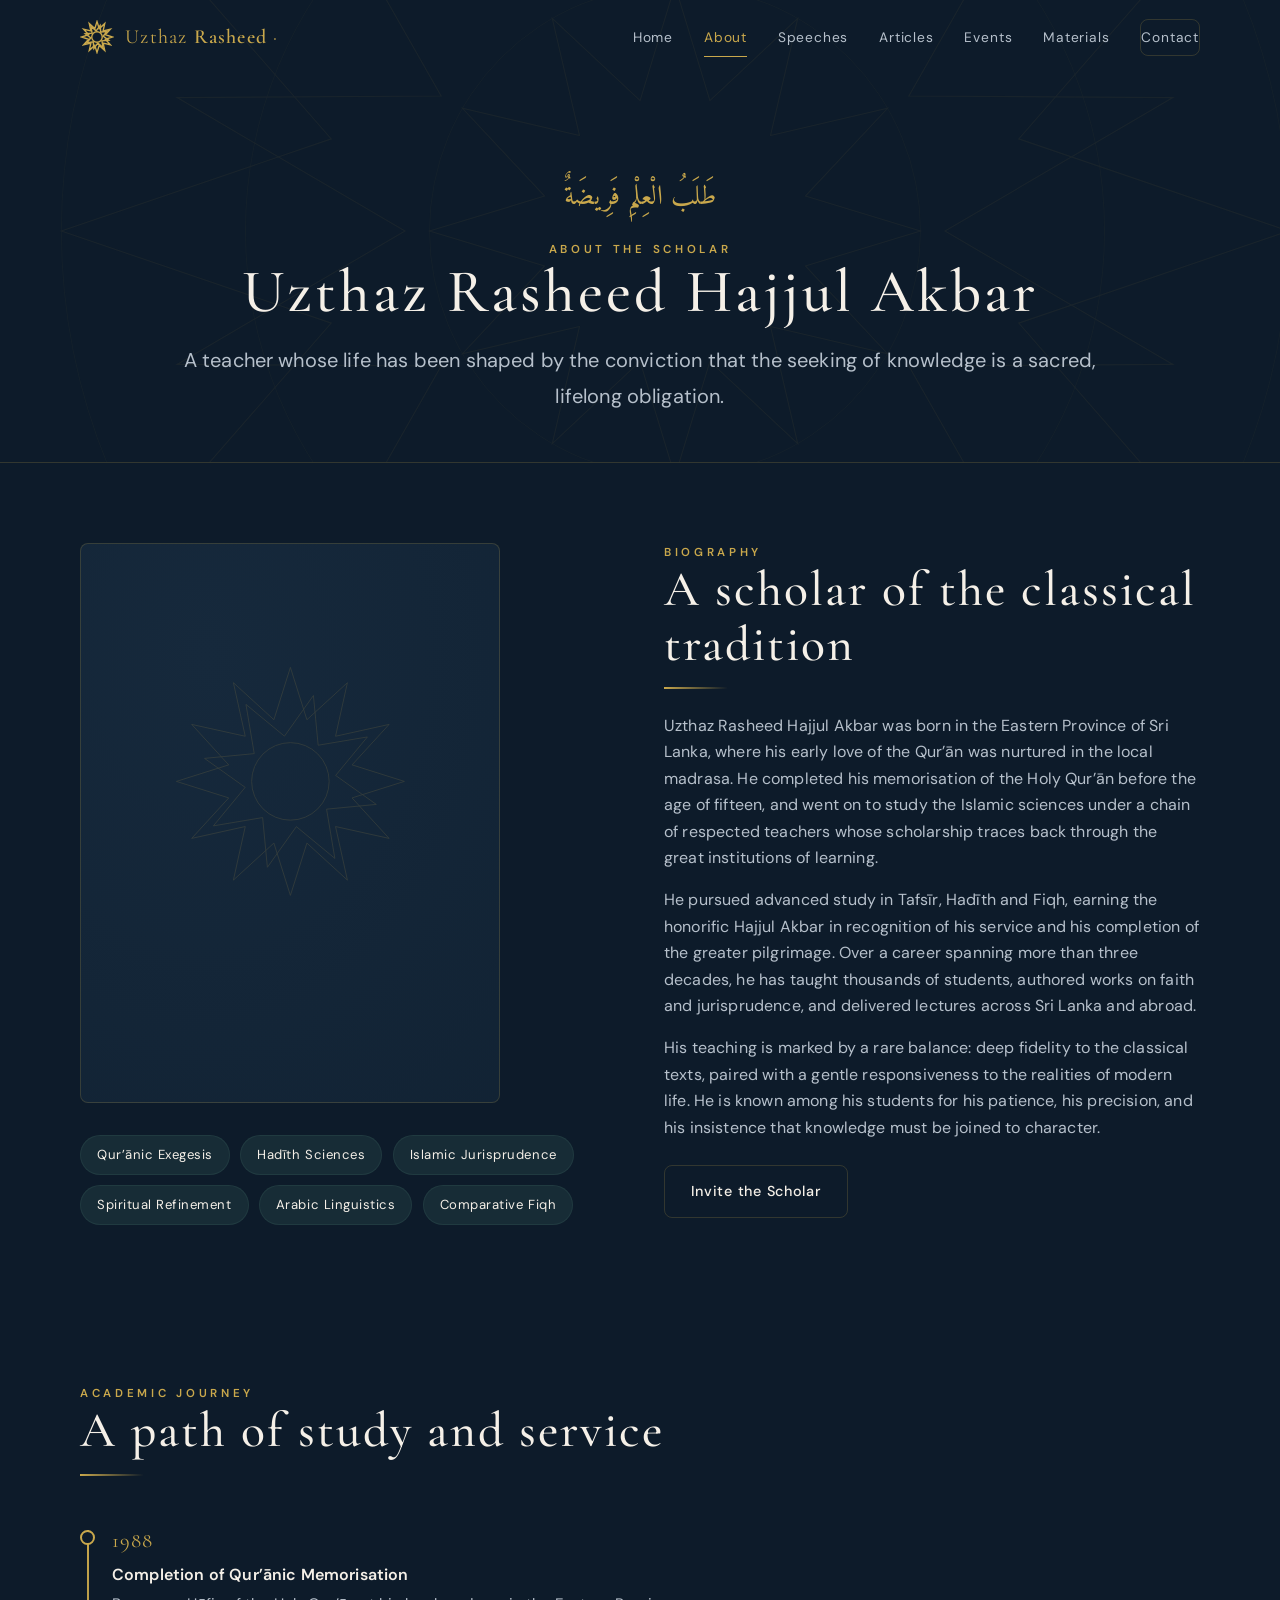
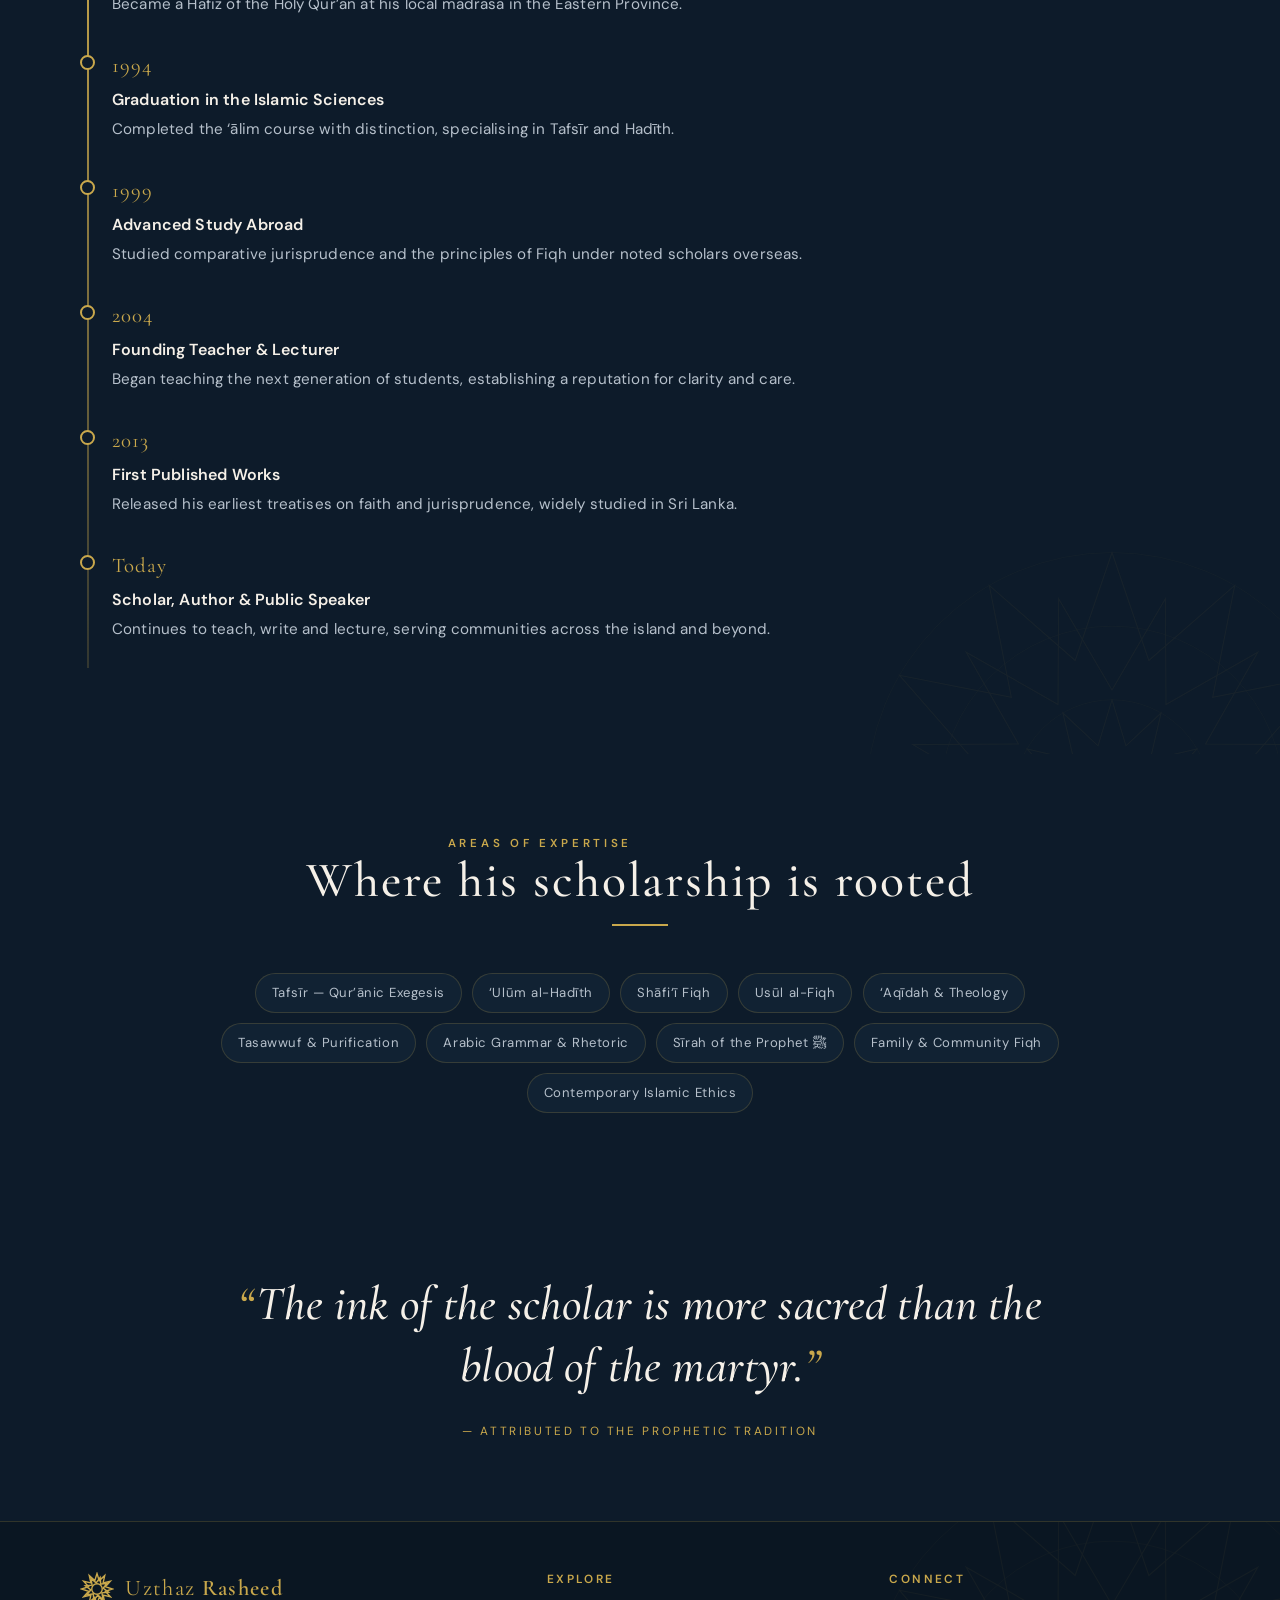
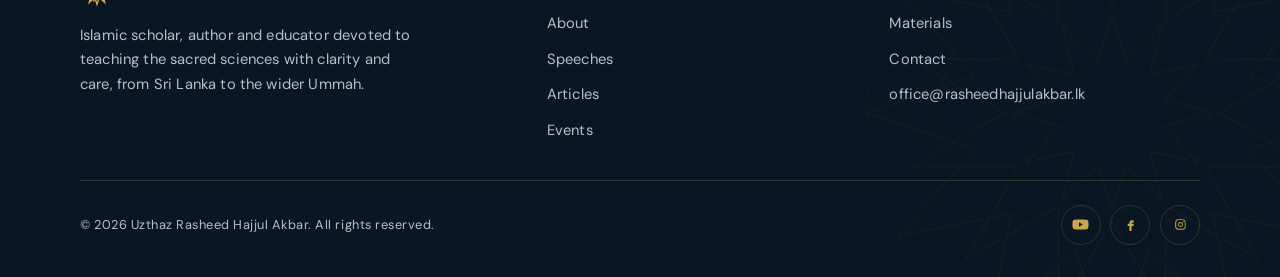
==== about.html @ 336956d9 "Uzthaz Rasheed website + Sveltia CMS Co-Authored-By: Claude Opus 4.8 <noreply@anthropic.com>" ====
<!DOCTYPE html>
<html lang="en">
<head>
  <meta charset="UTF-8">
  <meta name="viewport" content="width=device-width, initial-scale=1">
  <title>About — Uzthaz Rasheed Hajjul Akbar</title>
  <meta name="description" content="The biography, scholarly credentials and academic journey of Uzthaz Rasheed Hajjul Akbar, Islamic scholar and educator based in Sri Lanka.">
  <meta name="theme-color" content="#0D1B2A">
  <link rel="preconnect" href="https://fonts.googleapis.com">
  <link rel="preconnect" href="https://fonts.gstatic.com" crossorigin>
  <link href="https://fonts.googleapis.com/css2?family=Amiri:ital,wght@0,400;0,700;1,400&family=Cormorant+Garamond:ital,wght@0,400;0,500;0,600;1,400;1,500&family=DM+Sans:opsz,wght@9..40,400;9..40,500;9..40,600;9..40,700&display=swap" rel="stylesheet">
  <link rel="stylesheet" href="assets/css/styles.css">
</head>
<body>
  <a class="skip-link" href="#main">Skip to content</a>

  <header class="nav">
    <div class="nav__inner">
      <a class="brand" href="index.html" aria-label="Uzthaz Rasheed Hajjul Akbar — home">
        <span class="brand__mark" aria-hidden="true"></span>
        <span>Uzthaz <strong>Rasheed</strong> <span>·</span></span>
      </a>
      <nav class="nav__links" aria-label="Primary">
        <a href="index.html">Home</a>
        <a href="about.html" aria-current="page">About</a>
        <a href="speeches.html">Speeches</a>
        <a href="articles.html">Articles</a>
        <a href="events.html">Events</a>
        <a href="shop.html">Materials</a>
        <a class="nav__cta" href="contact.html">Contact</a>
      </nav>
      <button class="nav__toggle" aria-label="Open menu" aria-expanded="false"><span></span></button>
    </div>
  </header>

  <main id="main">
    <!-- PAGE HERO -->
    <section class="page-hero">
      <div class="geo-layer" aria-hidden="true"></div>
      <div class="container">
        <p class="arabic reveal" data-about="arabic">طَلَبُ الْعِلْمِ فَرِيضَةٌ</p>
        <p class="eyebrow reveal" data-delay="60">About the Scholar</p>
        <h1 class="reveal" data-delay="120">Uzthaz Rasheed Hajjul Akbar</h1>
        <p class="lead reveal" data-delay="180" data-about="intro">A teacher whose life has been shaped by the conviction that the seeking of knowledge is a sacred, lifelong obligation.</p>
      </div>
    </section>

    <!-- BIOGRAPHY -->
    <section class="section">
      <div class="container">
        <div class="grid grid-2" style="align-items:start;gap:var(--space-5)">
          <div class="reveal">
            <div class="thumb thumb--portrait" style="max-width:420px" id="about-portrait">
              <div class="thumb__motif js-mark"></div>
              <span class="sr-only">Portrait of Uzthaz Rasheed Hajjul Akbar</span>
            </div>
            <div class="chips mt-4" id="about-highlight-chips"></div>
          </div>
          <div class="reveal" data-delay="120">
            <p class="eyebrow">Biography</p>
            <h2 class="section-title" data-about="bioTitle">A scholar of the classical tradition</h2>
            <div class="rule"></div>
            <div class="mt-3" style="color:var(--muted)" id="about-bio"></div>
            <a class="btn btn--ghost mt-3" href="contact.html">Invite the Scholar</a>
          </div>
        </div>
      </div>
    </section>

    <!-- TIMELINE -->
    <section class="section">
      <div class="geo-layer geo-watermark" aria-hidden="true"></div>
      <div class="container">
        <div class="section-head reveal">
          <p class="eyebrow">Academic Journey</p>
          <h2 class="section-title">A path of study and service</h2>
          <div class="rule"></div>
        </div>
        <!-- Rendered from content/about.json -->
        <div class="timeline" style="max-width:760px" id="about-timeline"></div>
      </div>
    </section>

    <!-- EXPERTISE -->
    <section class="section">
      <div class="container">
        <div class="section-head center reveal">
          <p class="eyebrow">Areas of Expertise</p>
          <h2 class="section-title">Where his scholarship is rooted</h2>
          <div class="rule center"></div>
        </div>
        <div class="chips reveal" data-delay="100" id="about-expertise" style="justify-content:center;max-width:840px;margin-inline:auto"></div>
      </div>
    </section>

    <!-- QUOTE -->
    <section class="section quote-section">
      <div class="container">
        <figure class="pull-quote reveal">
          <blockquote>The ink of the scholar is more sacred than the blood of the martyr.</blockquote>
          <cite>— Attributed to the Prophetic tradition</cite>
        </figure>
      </div>
    </section>
  </main>

  <div data-partial="footer"></div>

  <script src="assets/js/main.js"></script>
  <script src="assets/js/content.js"></script>
</body>
</html>
---- assets/css/styles.css ----
/* =============================================================
   Uzthaz Rasheed Hajjul Akbar — Official Website
   Design system & global styles
   ============================================================= */

/* ----------------------------------------------------------------
   1. DESIGN TOKENS
   ---------------------------------------------------------------- */
:root {
  /* Color */
  --navy:        #0D1B2A; /* page background — aged leather */
  --surface:     #112233; /* cards / raised surfaces */
  --surface-2:   #16293c; /* hover / nested surface */
  --gold:        #C9A84C; /* restrained accent */
  --gold-soft:   rgba(201, 168, 76, 0.20); /* borders */
  --gold-glow:   rgba(201, 168, 76, 0.28);
  --soft-white:  #F5F0E8; /* body text */
  --muted:       #B6C0CB; /* secondary text (AA on navy) */
  --sage:        #4A7C6F; /* secondary accent */
  --sage-soft:   rgba(74, 124, 111, 0.18);

  /* Typography */
  --font-display: "Cormorant Garamond", Georgia, "Times New Roman", serif;
  --font-body:    "DM Sans", system-ui, -apple-system, Segoe UI, Roboto, sans-serif;
  --font-arabic:  "Amiri", "Times New Roman", serif;

  /* Spacing scale (8pt) */
  --space-1: 0.5rem;
  --space-2: 1rem;
  --space-3: 1.5rem;
  --space-4: 2rem;
  --space-5: 3rem;
  --space-6: 5rem;   /* 80px — section rhythm */
  --space-7: 7.5rem;

  /* Layout */
  --max-width: 1200px;
  --gutter: clamp(1.25rem, 5vw, 2.5rem);
  --radius: 8px;
  --radius-lg: 14px;

  /* Motion */
  --ease: cubic-bezier(0.22, 0.61, 0.36, 1);
  --reveal-duration: 500ms;

  /* Elevation */
  --shadow-card: 0 10px 30px rgba(0, 0, 0, 0.35);
  --shadow-lift: 0 18px 50px rgba(0, 0, 0, 0.5);

  --nav-height: 76px;
}

/* ----------------------------------------------------------------
   2. RESET & BASE
   ---------------------------------------------------------------- */
*,
*::before,
*::after { box-sizing: border-box; }

* { margin: 0; }

html {
  scroll-behavior: smooth;
  -webkit-text-size-adjust: 100%;
}

body {
  font-family: var(--font-body);
  background-color: var(--navy);
  color: var(--soft-white);
  line-height: 1.65;
  font-size: 1rem;
  letter-spacing: 0.01em;
  -webkit-font-smoothing: antialiased;
  text-rendering: optimizeLegibility;
  /* clip (not hidden) prevents horizontal scroll WITHOUT making <body> the scroll
     container — keeps window scroll, navbar-on-scroll and scroll-reveal working */
  overflow-x: clip;
  min-height: 100dvh;
}

img { max-width: 100%; display: block; height: auto; }

a { color: inherit; text-decoration: none; }

button { font: inherit; cursor: pointer; border: none; background: none; color: inherit; }

ul { list-style: none; padding: 0; }

:focus-visible {
  outline: 2px solid var(--gold);
  outline-offset: 3px;
  border-radius: 3px;
}

::selection {
  background: var(--gold);
  color: var(--navy);
}

/* ----------------------------------------------------------------
   3. TYPOGRAPHY
   ---------------------------------------------------------------- */
.display,
h1, h2, h3 {
  font-family: var(--font-display);
  font-weight: 500;
  line-height: 1.1;
  color: var(--soft-white);
  letter-spacing: 0.01em;
}

h1 { font-size: clamp(2.6rem, 7vw, 5rem); }
h2 { font-size: clamp(2rem, 4.5vw, 3.1rem); }
h3 { font-size: clamp(1.4rem, 2.6vw, 1.9rem); }

p { max-width: 70ch; }

.arabic {
  font-family: var(--font-arabic);
  direction: rtl;
  text-align: right;
  color: var(--gold);
  line-height: 1.9;
}

.eyebrow {
  font-family: var(--font-body);
  text-transform: uppercase;
  letter-spacing: 0.32em;
  font-size: 0.72rem;
  font-weight: 600;
  color: var(--gold);
}

.section-title {
  font-family: var(--font-display);
  letter-spacing: 0.04em;
}

.lead {
  font-size: clamp(1.05rem, 1.6vw, 1.25rem);
  color: var(--muted);
  line-height: 1.8;
}

/* gold rule used under section headers */
.rule {
  width: 64px;
  height: 2px;
  background: linear-gradient(90deg, var(--gold), transparent);
  margin-top: var(--space-2);
}
.rule.center { margin-inline: auto; background: var(--gold); width: 56px; }

/* ----------------------------------------------------------------
   4. LAYOUT
   ---------------------------------------------------------------- */
.container {
  width: 100%;
  max-width: var(--max-width);
  margin-inline: auto;
  padding-inline: var(--gutter);
}

.section {
  position: relative;
  padding-block: clamp(3.5rem, 9vw, 5rem);
}
.section--tight { padding-block: clamp(2.5rem, 6vw, 3.5rem); }

.section-head { margin-bottom: var(--space-5); max-width: 760px; }
.section-head.center { margin-inline: auto; text-align: center; }

.grid { display: grid; gap: var(--space-3); }
@media (min-width: 760px) {
  .grid-3 { grid-template-columns: repeat(3, 1fr); }
  .grid-2 { grid-template-columns: repeat(2, 1fr); }
}

/* ----------------------------------------------------------------
   5. GEOMETRIC STAR (signature element)
   ---------------------------------------------------------------- */
.geo-layer {
  position: absolute;
  inset: 0;
  overflow: hidden;
  pointer-events: none;
  z-index: 0;
}
.geo-layer svg {
  position: absolute;
  inset: 0;
  margin: auto;
  width: min(150vh, 150vw);
  height: min(150vh, 150vw);
  opacity: 0.06;
  transform-origin: center;
  animation: geo-rotate 90s linear infinite,
             geo-breathe 9s ease-in-out infinite;
}
.geo-layer svg .geo-inner { animation: geo-counter 120s linear infinite; transform-origin: center; }

/* watermark variant for section breaks — anchored to a corner */
.geo-watermark svg {
  width: min(60vh, 60vw);
  height: min(60vh, 60vw);
  inset: auto -8% -30% auto;
  margin: 0;
  opacity: 0.05;
}

@keyframes geo-rotate { to { transform: rotate(360deg); } }
@keyframes geo-counter { to { transform: rotate(-360deg); } }
@keyframes geo-breathe {
  0%, 100% { opacity: 0.05; }
  50%      { opacity: 0.08; }
}

.geo-stroke { fill: none; stroke: var(--gold); stroke-width: 1.1; vector-effect: non-scaling-stroke; }
.geo-stroke--thin { stroke-width: 0.6; }

/* keep content above the pattern */
.section > .container,
.hero__inner { position: relative; z-index: 1; }

/* ----------------------------------------------------------------
   6. NAVBAR
   ---------------------------------------------------------------- */
.nav {
  position: fixed;
  inset: 0 0 auto 0;
  height: var(--nav-height);
  z-index: 100;
  display: flex;
  align-items: center;
  transition: background-color 400ms var(--ease), border-color 400ms var(--ease), backdrop-filter 400ms var(--ease);
  border-bottom: 1px solid transparent;
}
.nav.is-scrolled {
  background-color: rgba(13, 27, 42, 0.86);
  backdrop-filter: blur(14px);
  -webkit-backdrop-filter: blur(14px);
  border-bottom-color: var(--gold-soft);
}
.nav__inner {
  width: 100%;
  max-width: var(--max-width);
  margin-inline: auto;
  padding-inline: var(--gutter);
  display: flex;
  align-items: center;
  justify-content: space-between;
  gap: var(--space-3);
}
.brand {
  display: flex;
  align-items: center;
  gap: 0.7rem;
  font-family: var(--font-display);
  font-size: 1.25rem;
  letter-spacing: 0.06em;
  color: var(--soft-white);
}
.brand__mark { width: 34px; height: 34px; flex: none; }
.brand__mark .geo-stroke { stroke-width: 1.4; }
.brand strong { font-weight: 600; }
.brand span { color: var(--gold); }

.nav__links {
  display: flex;
  align-items: center;
  gap: clamp(1rem, 2.4vw, 2rem);
}
.nav__links a {
  font-size: 0.86rem;
  letter-spacing: 0.06em;
  color: var(--muted);
  padding: 0.4rem 0;
  position: relative;
  transition: color 250ms var(--ease);
}
.nav__links a::after {
  content: "";
  position: absolute;
  left: 0; bottom: -2px;
  width: 100%; height: 1.5px;
  background: var(--gold);
  transform: scaleX(0);
  transform-origin: left;
  transition: transform 280ms var(--ease);
}
.nav__links a:hover,
.nav__links a[aria-current="page"] { color: var(--soft-white); }
.nav__links a:hover::after,
.nav__links a[aria-current="page"]::after { transform: scaleX(1); }
.nav__links a[aria-current="page"] { color: var(--gold); }

.nav__cta {
  border: 1px solid var(--gold-soft);
  color: var(--gold);
  padding: 0.55rem 1.1rem;
  border-radius: var(--radius);
  font-size: 0.82rem;
  letter-spacing: 0.06em;
  transition: background-color 250ms var(--ease), border-color 250ms var(--ease);
}
.nav__cta:hover { background: var(--gold-soft); border-color: var(--gold); }

.nav__toggle {
  display: none;
  width: 44px; height: 44px;
  align-items: center;
  justify-content: center;
}
.nav__toggle span,
.nav__toggle span::before,
.nav__toggle span::after {
  content: "";
  display: block;
  width: 24px; height: 1.6px;
  background: var(--soft-white);
  transition: transform 300ms var(--ease), opacity 200ms var(--ease);
}
.nav__toggle span::before { transform: translateY(-7px); }
.nav__toggle span::after  { transform: translateY(7px); }
.nav__toggle span::before,
.nav__toggle span::after { position: absolute; }
.nav__toggle[aria-expanded="true"] span { background: transparent; }
.nav__toggle[aria-expanded="true"] span::before { transform: rotate(45deg); }
.nav__toggle[aria-expanded="true"] span::after  { transform: rotate(-45deg); }

@media (max-width: 920px) {
  .nav__toggle { display: flex; }
  .nav__links {
    position: fixed;
    inset: var(--nav-height) 0 auto 0;
    flex-direction: column;
    align-items: flex-start;
    gap: 0;
    background: rgba(13, 27, 42, 0.97);
    backdrop-filter: blur(16px);
    -webkit-backdrop-filter: blur(16px);
    border-bottom: 1px solid var(--gold-soft);
    padding: var(--space-2) var(--gutter) var(--space-4);
    transform: translateY(-12px);
    opacity: 0;
    visibility: hidden;
    transition: opacity 280ms var(--ease), transform 280ms var(--ease), visibility 280ms;
  }
  .nav__links.is-open { opacity: 1; visibility: visible; transform: translateY(0); }
  .nav__links a { width: 100%; padding: 0.9rem 0; font-size: 1rem; border-bottom: 1px solid rgba(255,255,255,0.05); }
  .nav__links a::after { display: none; }
  .nav__cta { margin-top: var(--space-2); }
}

/* ----------------------------------------------------------------
   7. BUTTONS
   ---------------------------------------------------------------- */
.btn {
  display: inline-flex;
  align-items: center;
  gap: 0.6rem;
  font-family: var(--font-body);
  font-size: 0.9rem;
  font-weight: 500;
  letter-spacing: 0.05em;
  padding: 0.85rem 1.6rem;
  border-radius: var(--radius);
  transition: transform 250ms var(--ease), background-color 250ms var(--ease),
              border-color 250ms var(--ease), box-shadow 250ms var(--ease), color 250ms var(--ease);
  min-height: 44px;
}
.btn--primary {
  background: var(--gold);
  color: var(--navy);
  font-weight: 600;
}
.btn--primary:hover { box-shadow: 0 10px 30px var(--gold-glow); transform: translateY(-2px); }
.btn--ghost {
  border: 1px solid var(--gold-soft);
  color: var(--soft-white);
}
.btn--ghost:hover { border-color: var(--gold); color: var(--gold); transform: translateY(-2px); }
.btn--block { width: 100%; justify-content: center; }
.btn .icon { width: 18px; height: 18px; }

/* ----------------------------------------------------------------
   8. CARDS
   ---------------------------------------------------------------- */
.card {
  position: relative;
  background: var(--surface);
  border: 1px solid var(--gold-soft);
  border-radius: var(--radius);
  padding: var(--space-4);
  transition: transform 350ms var(--ease), box-shadow 350ms var(--ease), border-color 350ms var(--ease);
  height: 100%;
  display: flex;
  flex-direction: column;
}
.card:hover {
  transform: translateY(-6px);
  border-color: var(--gold);
  box-shadow: var(--shadow-lift), 0 0 0 1px var(--gold-glow);
}
.card__tag {
  font-size: 0.7rem;
  letter-spacing: 0.18em;
  text-transform: uppercase;
  color: var(--gold);
  margin-bottom: var(--space-2);
  font-weight: 600;
}
.card__title {
  font-family: var(--font-display);
  font-size: 1.5rem;
  line-height: 1.2;
  margin-bottom: 0.6rem;
}
.card__meta { font-size: 0.82rem; color: var(--muted); letter-spacing: 0.04em; }
.card__text { color: var(--muted); margin-top: 0.75rem; font-size: 0.95rem; }
.card__link {
  margin-top: auto;
  padding-top: var(--space-3);
  color: var(--gold);
  font-size: 0.85rem;
  letter-spacing: 0.06em;
  display: inline-flex;
  align-items: center;
  gap: 0.45rem;
}
.card__link .icon { transition: transform 250ms var(--ease); width: 16px; height: 16px; }
.card:hover .card__link .icon { transform: translateX(4px); }

/* media thumb (speeches / shop / articles) */
.thumb {
  position: relative;
  border-radius: var(--radius);
  overflow: hidden;
  aspect-ratio: 16 / 9;
  background:
    radial-gradient(120% 120% at 30% 20%, var(--surface-2), var(--surface)) ,
    var(--surface);
  border: 1px solid var(--gold-soft);
  display: grid;
  place-items: center;
}
.thumb--portrait { aspect-ratio: 3 / 4; }
.thumb img { width: 100%; height: 100%; object-fit: cover; }
.thumb__play {
  position: absolute;
  inset: 0;
  display: grid;
  place-items: center;
}
.thumb__play span {
  width: 64px; height: 64px;
  border-radius: 50%;
  display: grid; place-items: center;
  background: rgba(13,27,42,0.55);
  border: 1px solid var(--gold);
  backdrop-filter: blur(4px);
  transition: transform 300ms var(--ease), background-color 300ms var(--ease);
}
.thumb__play span svg { width: 22px; height: 22px; fill: var(--gold); margin-left: 3px; }
a.card:hover .thumb__play span,
.card:hover .thumb__play span { transform: scale(1.08); background: rgba(201,168,76,0.18); }

/* placeholder pattern used inside thumbs without imagery */
.thumb__motif { width: 60%; height: 60%; opacity: 0.18; }
.thumb__motif .geo-stroke { stroke-width: 0.8; }

/* ----------------------------------------------------------------
   9. CHIPS / TAGS / FILTERS
   ---------------------------------------------------------------- */
.chips { display: flex; flex-wrap: wrap; gap: 0.65rem; }
.chip {
  font-size: 0.82rem;
  letter-spacing: 0.04em;
  padding: 0.5rem 1rem;
  border-radius: 999px;
  border: 1px solid var(--gold-soft);
  color: var(--muted);
  background: var(--surface);
}
.chip--static { color: var(--soft-white); border-color: var(--sage-soft); background: var(--sage-soft); }

.filter { display: flex; flex-wrap: wrap; gap: 0.6rem; margin-bottom: var(--space-4); }
.filter button {
  font-size: 0.82rem;
  letter-spacing: 0.05em;
  padding: 0.55rem 1.1rem;
  border-radius: 999px;
  border: 1px solid var(--gold-soft);
  color: var(--muted);
  transition: color 220ms var(--ease), background-color 220ms var(--ease), border-color 220ms var(--ease);
  min-height: 40px;
}
.filter button:hover { color: var(--soft-white); border-color: var(--gold-soft); }
.filter button[aria-pressed="true"] {
  background: var(--gold);
  color: var(--navy);
  border-color: var(--gold);
  font-weight: 600;
}

/* ----------------------------------------------------------------
   10. HERO
   ---------------------------------------------------------------- */
.hero {
  position: relative;
  min-height: 100svh;
  display: flex;
  align-items: center;
  padding-top: var(--nav-height);
  overflow: hidden;
}
.hero::after { /* gentle vignette toward edges */
  content: "";
  position: absolute; inset: 0;
  background: radial-gradient(120% 90% at 50% 40%, transparent 55%, rgba(0,0,0,0.45));
  z-index: 0;
}
.hero__inner { text-align: center; width: 100%; padding-block: var(--space-6); }
.hero__arabic { font-size: clamp(1.6rem, 4vw, 2.6rem); text-align: center; direction: rtl; margin-bottom: var(--space-3); }
.hero h1 {
  letter-spacing: 0.06em;
  margin-bottom: var(--space-2);
}
.hero__name-line { display: block; }
.hero__name-line--accent { color: var(--gold); font-style: italic; }
.hero__title {
  font-family: var(--font-body);
  text-transform: uppercase;
  letter-spacing: 0.3em;
  font-size: clamp(0.72rem, 1.4vw, 0.95rem);
  color: var(--muted);
  margin-top: var(--space-2);
}
.hero__tagline {
  margin: var(--space-3) auto 0;
  font-family: var(--font-display);
  font-style: italic;
  font-size: clamp(1.1rem, 2vw, 1.4rem);
  color: var(--soft-white);
  max-width: 36ch;
}
.hero__actions { margin-top: var(--space-4); display: flex; gap: var(--space-2); justify-content: center; flex-wrap: wrap; }
.hero__scroll {
  position: absolute;
  bottom: var(--space-3);
  left: 50%;
  transform: translateX(-50%);
  z-index: 1;
  color: var(--muted);
  font-size: 0.68rem;
  letter-spacing: 0.25em;
  text-transform: uppercase;
  display: flex;
  flex-direction: column;
  align-items: center;
  gap: 0.6rem;
}
.hero__scroll .line { width: 1px; height: 38px; background: linear-gradient(var(--gold), transparent); animation: scroll-pulse 2.4s ease-in-out infinite; }
@keyframes scroll-pulse { 0%,100%{ opacity:0.3; transform: scaleY(0.7);} 50%{ opacity:1; transform: scaleY(1);} }

/* page hero (interior pages) */
.page-hero {
  position: relative;
  padding-top: calc(var(--nav-height) + var(--space-6));
  padding-bottom: var(--space-5);
  overflow: hidden;
  text-align: center;
  border-bottom: 1px solid var(--gold-soft);
}
.page-hero .arabic { text-align: center; direction: rtl; font-size: clamp(1.2rem,2.6vw,1.7rem); margin-bottom: var(--space-2); }
.page-hero h1 { font-size: clamp(2.4rem, 5.5vw, 3.8rem); letter-spacing: 0.05em; }
.page-hero p { margin: var(--space-2) auto 0; }

/* ----------------------------------------------------------------
   11. PULL QUOTE
   ---------------------------------------------------------------- */
.quote-section { position: relative; overflow: hidden; }
.pull-quote {
  text-align: center;
  max-width: 880px;
  margin-inline: auto;
  position: relative;
  z-index: 1;
}
.pull-quote blockquote {
  font-family: var(--font-display);
  font-style: italic;
  font-weight: 500;
  font-size: clamp(1.7rem, 4.4vw, 3rem);
  line-height: 1.3;
  color: var(--soft-white);
}
.pull-quote blockquote::before { content: "\201C"; color: var(--gold); }
.pull-quote blockquote::after  { content: "\201D"; color: var(--gold); }
.pull-quote cite {
  display: block;
  margin-top: var(--space-3);
  font-family: var(--font-body);
  font-style: normal;
  letter-spacing: 0.22em;
  text-transform: uppercase;
  font-size: 0.74rem;
  color: var(--gold);
}

/* ----------------------------------------------------------------
   12. EVENTS
   ---------------------------------------------------------------- */
.event {
  display: grid;
  grid-template-columns: 110px 1fr auto;
  gap: var(--space-3);
  align-items: center;
  padding: var(--space-3);
  background: var(--surface);
  border: 1px solid var(--gold-soft);
  border-radius: var(--radius);
  transition: border-color 300ms var(--ease), transform 300ms var(--ease), box-shadow 300ms var(--ease);
}
.event:hover { border-color: var(--gold); transform: translateY(-4px); box-shadow: var(--shadow-card); }
.event__date {
  text-align: center;
  border-right: 1px solid var(--gold-soft);
  padding-right: var(--space-3);
}
.event__day { font-family: var(--font-display); font-size: 2.4rem; line-height: 1; color: var(--gold); }
.event__mon { text-transform: uppercase; letter-spacing: 0.2em; font-size: 0.72rem; color: var(--muted); margin-top: 0.3rem; }
.event__title { font-family: var(--font-display); font-size: 1.4rem; }
.event__meta { color: var(--muted); font-size: 0.85rem; margin-top: 0.35rem; display: flex; gap: 1.2rem; flex-wrap: wrap; }
.event__meta span { display: inline-flex; align-items: center; gap: 0.4rem; }
.event__meta .icon { width: 15px; height: 15px; stroke: var(--gold); }
@media (max-width: 640px) {
  .event { grid-template-columns: 84px 1fr; }
  .event .btn { grid-column: 1 / -1; justify-content: center; }
}

/* accordion (past events / FAQ) */
.accordion { border-top: 1px solid var(--gold-soft); }
.accordion__item { border-bottom: 1px solid var(--gold-soft); }
.accordion__trigger {
  width: 100%;
  display: flex;
  align-items: center;
  justify-content: space-between;
  gap: var(--space-2);
  padding: var(--space-3) 0;
  text-align: left;
  font-family: var(--font-display);
  font-size: 1.25rem;
  color: var(--soft-white);
  transition: color 220ms var(--ease);
}
.accordion__trigger:hover { color: var(--gold); }
.accordion__trigger .plus { position: relative; width: 18px; height: 18px; flex: none; }
.accordion__trigger .plus::before,
.accordion__trigger .plus::after {
  content: ""; position: absolute; background: var(--gold); transition: transform 300ms var(--ease), opacity 300ms var(--ease);
}
.accordion__trigger .plus::before { top: 50%; left: 0; width: 100%; height: 1.6px; transform: translateY(-50%); }
.accordion__trigger .plus::after  { left: 50%; top: 0; height: 100%; width: 1.6px; transform: translateX(-50%); }
.accordion__trigger[aria-expanded="true"] .plus::after { transform: translateX(-50%) scaleY(0); opacity: 0; }
.accordion__panel {
  overflow: hidden;
  max-height: 0;
  transition: max-height 420ms var(--ease);
}
.accordion__item.is-open .accordion__panel { max-height: 520px; }
.accordion__panel-inner { padding: 0 0 var(--space-3); color: var(--muted); }
.accordion__meta { color: var(--gold); font-size: 0.8rem; letter-spacing: 0.06em; margin-bottom: 0.4rem; }

/* ----------------------------------------------------------------
   13. TIMELINE (about)
   ---------------------------------------------------------------- */
.timeline { position: relative; margin-top: var(--space-4); }
.timeline::before {
  content: "";
  position: absolute;
  left: 7px; top: 6px; bottom: 6px;
  width: 1.5px;
  background: linear-gradient(var(--gold), var(--gold-soft));
}
.timeline__item { position: relative; padding: 0 0 var(--space-4) var(--space-4); }
.timeline__item::before {
  content: "";
  position: absolute;
  left: 0; top: 6px;
  width: 15px; height: 15px;
  border-radius: 50%;
  background: var(--navy);
  border: 2px solid var(--gold);
}
.timeline__year { color: var(--gold); font-family: var(--font-display); font-size: 1.3rem; letter-spacing: 0.05em; }
.timeline__role { font-weight: 600; margin-top: 0.2rem; }
.timeline__desc { color: var(--muted); font-size: 0.95rem; margin-top: 0.25rem; }

/* ----------------------------------------------------------------
   14. ARTICLE (reading view)
   ---------------------------------------------------------------- */
.prose {
  max-width: 720px;
  margin-inline: auto;
}
.prose p, .prose ul li { font-size: 1.18rem; line-height: 1.85; color: var(--soft-white); }
.prose p { margin-bottom: var(--space-3); max-width: none; }
.prose h2 { margin: var(--space-5) 0 var(--space-2); }
.prose h3 { margin: var(--space-4) 0 var(--space-1); color: var(--gold); }
.prose ul { padding-left: 1.2rem; list-style: disc; margin-bottom: var(--space-3); }
.prose ul li { margin-bottom: 0.5rem; }
.prose .arabic { margin: var(--space-4) 0; font-size: 1.7rem; }
.prose blockquote {
  margin: var(--space-4) 0;
  padding: var(--space-2) var(--space-4);
  border-left: 2px solid var(--gold);
  font-family: var(--font-display);
  font-style: italic;
  font-size: 1.6rem;
  line-height: 1.4;
  color: var(--gold);
}
.article-meta {
  display: flex; gap: 1.5rem; flex-wrap: wrap;
  color: var(--muted); font-size: 0.85rem; letter-spacing: 0.05em;
  margin-top: var(--space-2);
  justify-content: center;
}

/* ----------------------------------------------------------------
   15. SHOP
   ---------------------------------------------------------------- */
.product__body { padding-top: var(--space-2); display: flex; flex-direction: column; flex: 1; }
.product__title { font-family: var(--font-display); font-size: 1.35rem; margin-top: 0.5rem; }
.product__type { font-size: 0.72rem; letter-spacing: 0.16em; text-transform: uppercase; color: var(--gold); }
.product__price { font-family: var(--font-display); font-size: 1.6rem; color: var(--soft-white); margin-top: auto; }
.product__price .cur { font-size: 0.95rem; color: var(--muted); }
.product__foot { display: flex; align-items: center; justify-content: space-between; gap: var(--space-2); margin-top: var(--space-2); }

/* cart drawer */
.drawer-backdrop {
  position: fixed; inset: 0; z-index: 200;
  background: rgba(5, 11, 18, 0.6);
  opacity: 0; visibility: hidden;
  transition: opacity 320ms var(--ease), visibility 320ms;
}
.drawer-backdrop.is-open { opacity: 1; visibility: visible; }
.drawer {
  position: fixed; top: 0; right: 0; z-index: 210;
  width: min(420px, 100%); height: 100dvh;
  background: var(--surface);
  border-left: 1px solid var(--gold-soft);
  transform: translateX(100%);
  transition: transform 360ms var(--ease);
  display: flex; flex-direction: column;
}
.drawer.is-open { transform: translateX(0); }
.drawer__head { display: flex; align-items: center; justify-content: space-between; padding: var(--space-3); border-bottom: 1px solid var(--gold-soft); }
.drawer__head h3 { font-size: 1.4rem; }
.drawer__close { width: 40px; height: 40px; display: grid; place-items: center; color: var(--muted); }
.drawer__close:hover { color: var(--gold); }
.drawer__items { flex: 1; overflow-y: auto; padding: var(--space-2) var(--space-3); }
.drawer__empty { color: var(--muted); text-align: center; padding: var(--space-5) 0; }
.cart-row { display: grid; grid-template-columns: 1fr auto; gap: 0.4rem 1rem; padding: var(--space-2) 0; border-bottom: 1px solid rgba(255,255,255,0.06); }
.cart-row__title { font-family: var(--font-display); font-size: 1.05rem; }
.cart-row__type { font-size: 0.72rem; color: var(--muted); letter-spacing: 0.1em; text-transform: uppercase; }
.cart-row__price { color: var(--gold); font-variant-numeric: tabular-nums; }
.cart-row__remove { font-size: 0.78rem; color: var(--muted); justify-self: start; }
.cart-row__remove:hover { color: var(--gold); }
.drawer__foot { padding: var(--space-3); border-top: 1px solid var(--gold-soft); }
.drawer__total { display: flex; justify-content: space-between; font-family: var(--font-display); font-size: 1.4rem; margin-bottom: var(--space-2); }
.drawer__total span:last-child { color: var(--gold); font-variant-numeric: tabular-nums; }
.drawer__note { font-size: 0.78rem; color: var(--muted); margin-top: var(--space-2); text-align: center; display: flex; gap: 0.4rem; align-items: center; justify-content: center; }
.drawer__note .icon { width: 14px; height: 14px; stroke: var(--sage); }

.cart-count {
  display: inline-grid; place-items: center;
  min-width: 18px; height: 18px; padding: 0 5px;
  border-radius: 999px;
  background: var(--gold); color: var(--navy);
  font-size: 0.68rem; font-weight: 700;
  margin-left: 0.1rem;
}
.cart-count:empty { display: none; }

/* ----------------------------------------------------------------
   16. FORMS (contact / checkout)
   ---------------------------------------------------------------- */
.field { margin-bottom: var(--space-3); }
.field label { display: block; font-size: 0.82rem; letter-spacing: 0.08em; text-transform: uppercase; color: var(--muted); margin-bottom: 0.5rem; }
.field label .req { color: var(--gold); }
.field input,
.field textarea,
.field select {
  width: 100%;
  background: var(--navy);
  border: 1px solid var(--gold-soft);
  border-radius: var(--radius);
  color: var(--soft-white);
  font-family: var(--font-body);
  font-size: 1rem;
  padding: 0.85rem 1rem;
  min-height: 48px;
  transition: border-color 220ms var(--ease), box-shadow 220ms var(--ease);
}
.field textarea { resize: vertical; min-height: 140px; line-height: 1.6; }
.field input:focus,
.field textarea:focus,
.field select:focus { outline: none; border-color: var(--gold); box-shadow: 0 0 0 3px var(--gold-soft); }
.field input::placeholder, .field textarea::placeholder { color: rgba(182,192,203,0.5); }
.field__error { color: #E2A0A0; font-size: 0.8rem; margin-top: 0.4rem; display: none; }
.field.has-error input,
.field.has-error textarea { border-color: #B05858; }
.field.has-error .field__error { display: block; }
.form-status { margin-top: var(--space-2); font-size: 0.95rem; color: var(--sage); display: flex; gap: 0.5rem; align-items: center; }
.form-status .icon { width: 18px; height: 18px; stroke: var(--sage); }

/* ----------------------------------------------------------------
   17. FOOTER
   ---------------------------------------------------------------- */
.footer {
  position: relative;
  border-top: 1px solid var(--gold-soft);
  padding-block: var(--space-5) var(--space-4);
  background: #0A1622;
  overflow: hidden;
}
.footer__grid {
  display: grid;
  gap: var(--space-4);
  grid-template-columns: 1.4fr 1fr 1fr;
  position: relative; z-index: 1;
}
.footer__brand .brand { font-size: 1.4rem; margin-bottom: var(--space-2); }
.footer__about { color: var(--muted); font-size: 0.92rem; max-width: 34ch; }
.footer__col h4 { font-family: var(--font-body); font-size: 0.74rem; letter-spacing: 0.2em; text-transform: uppercase; color: var(--gold); margin-bottom: var(--space-2); font-weight: 600; }
.footer__col a { display: block; color: var(--muted); font-size: 0.92rem; padding: 0.35rem 0; transition: color 220ms var(--ease); }
.footer__col a:hover { color: var(--gold); }
.footer__arabic { text-align: center; }
.footer__arabic .arabic { text-align: center; direction: rtl; font-size: 1.5rem; }
.footer__bottom {
  border-top: 1px solid var(--gold-soft);
  margin-top: var(--space-4);
  padding-top: var(--space-3);
  display: flex; justify-content: space-between; align-items: center; gap: var(--space-2); flex-wrap: wrap;
  color: var(--muted); font-size: 0.8rem; letter-spacing: 0.04em;
  position: relative; z-index: 1;
}
.socials { display: flex; gap: 0.6rem; }
.socials a {
  width: 40px; height: 40px;
  display: grid; place-items: center;
  border: 1px solid var(--gold-soft);
  border-radius: 50%;
  transition: border-color 250ms var(--ease), background-color 250ms var(--ease), transform 250ms var(--ease);
}
.socials a:hover { border-color: var(--gold); background: var(--gold-soft); transform: translateY(-2px); }
.socials a svg { width: 17px; height: 17px; fill: var(--gold); }
@media (max-width: 760px) {
  .footer__grid { grid-template-columns: 1fr 1fr; }
  .footer__brand { grid-column: 1 / -1; }
}
@media (max-width: 460px) {
  .footer__grid { grid-template-columns: 1fr; }
}

/* ----------------------------------------------------------------
   18. SCROLL REVEAL
   ---------------------------------------------------------------- */
.reveal {
  opacity: 0;
  transform: translateY(20px);
  transition: opacity var(--reveal-duration) var(--ease), transform var(--reveal-duration) var(--ease);
  will-change: opacity, transform;
}
.reveal.is-visible { opacity: 1; transform: none; }
/* page load fade */
.page-fade { animation: page-in 700ms var(--ease) both; }
@keyframes page-in { from { opacity: 0; } to { opacity: 1; } }

/* skip link */
.skip-link {
  position: absolute; left: 50%; top: 0; transform: translate(-50%, -120%);
  background: var(--gold); color: var(--navy);
  padding: 0.6rem 1.2rem; border-radius: 0 0 var(--radius) var(--radius);
  z-index: 300; font-weight: 600; transition: transform 200ms var(--ease);
}
.skip-link:focus { transform: translate(-50%, 0); }

/* ----------------------------------------------------------------
   19. UTILITIES
   ---------------------------------------------------------------- */
.text-center { text-align: center; }
.mt-2 { margin-top: var(--space-2); }
.mt-3 { margin-top: var(--space-3); }
.mt-4 { margin-top: var(--space-4); }
.flex-between { display: flex; align-items: center; justify-content: space-between; gap: var(--space-2); flex-wrap: wrap; }
.divider { height: 1px; background: var(--gold-soft); border: 0; margin: 0; }
.is-hidden { display: none !important; }
.sr-only {
  position: absolute; width: 1px; height: 1px; padding: 0; margin: -1px;
  overflow: hidden; clip: rect(0,0,0,0); white-space: nowrap; border: 0;
}

/* ----------------------------------------------------------------
   20. REDUCED MOTION
   ---------------------------------------------------------------- */
@media (prefers-reduced-motion: reduce) {
  *,
  *::before,
  *::after {
    animation-duration: 0.001ms !important;
    animation-iteration-count: 1 !important;
    transition-duration: 0.001ms !important;
    scroll-behavior: auto !important;
  }
  .reveal { opacity: 1; transform: none; }
  .geo-layer svg { animation: none; }
  .hero__scroll .line { animation: none; }
}
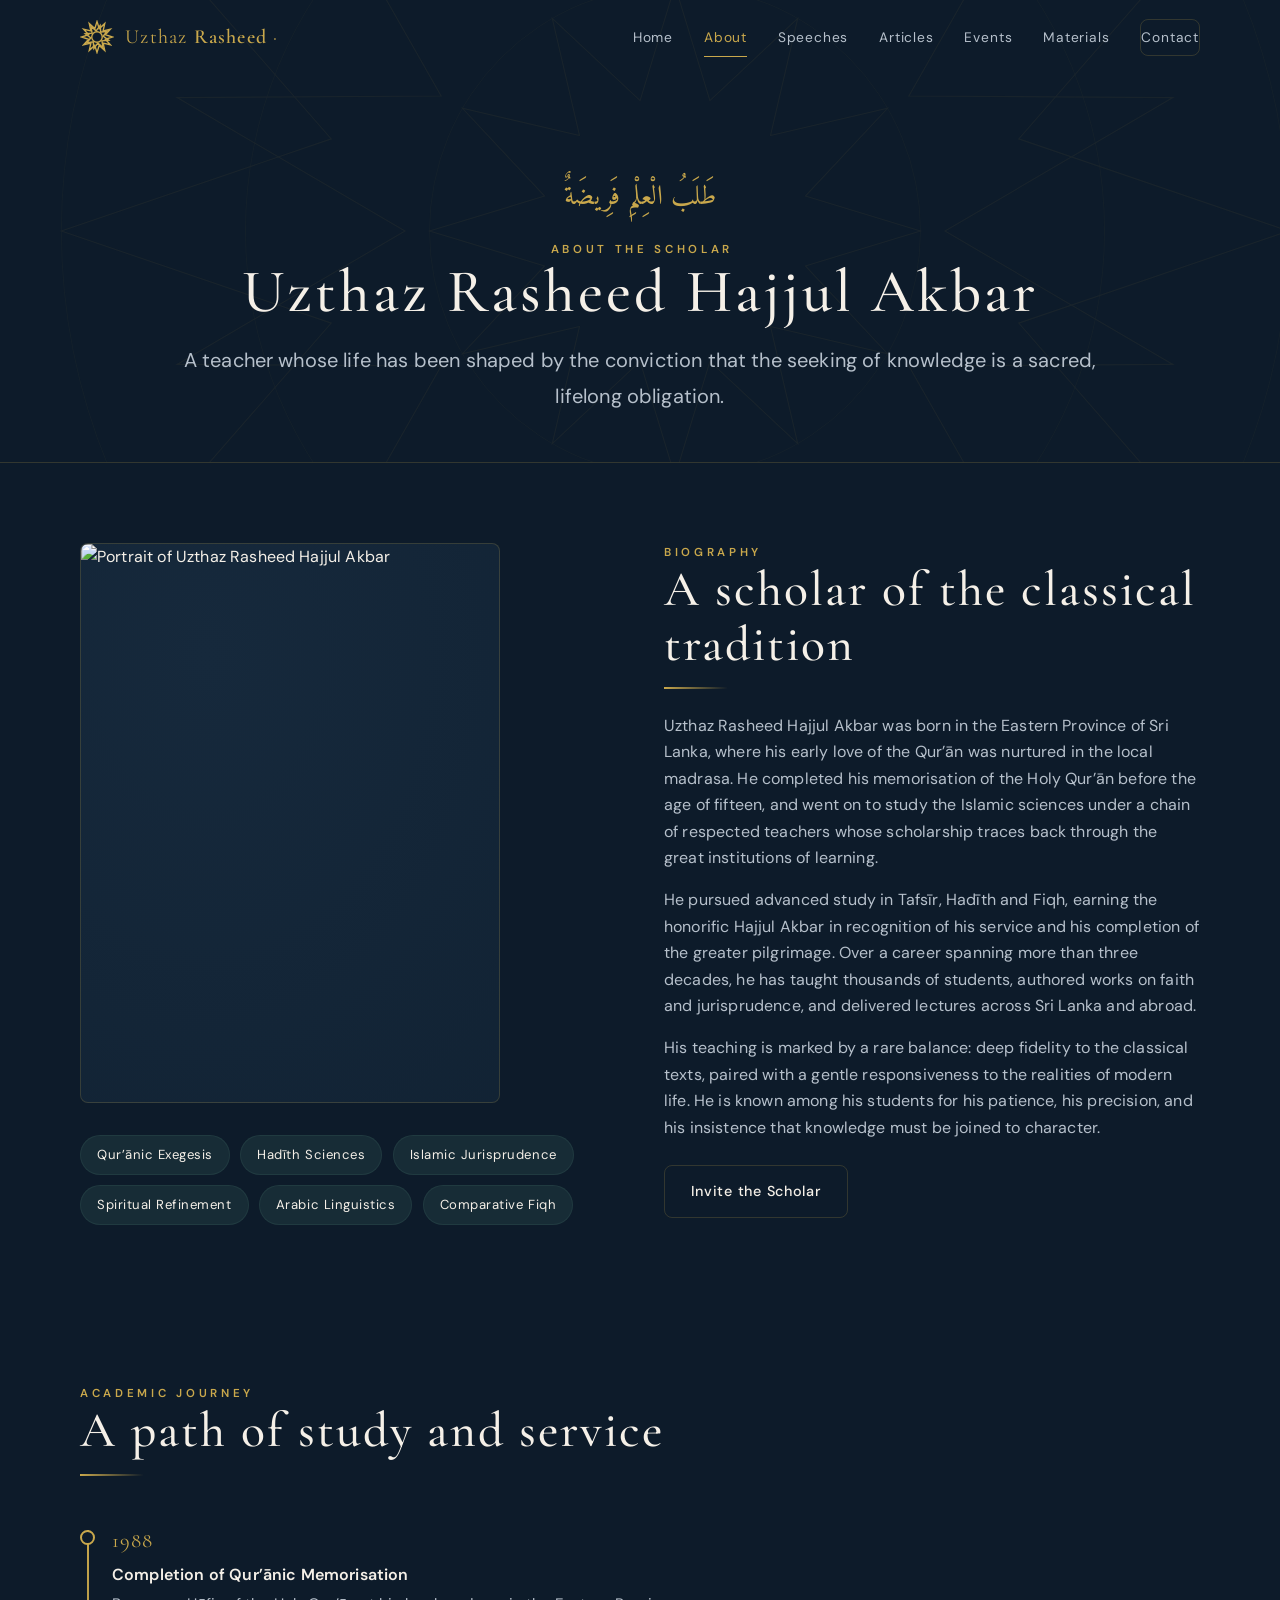
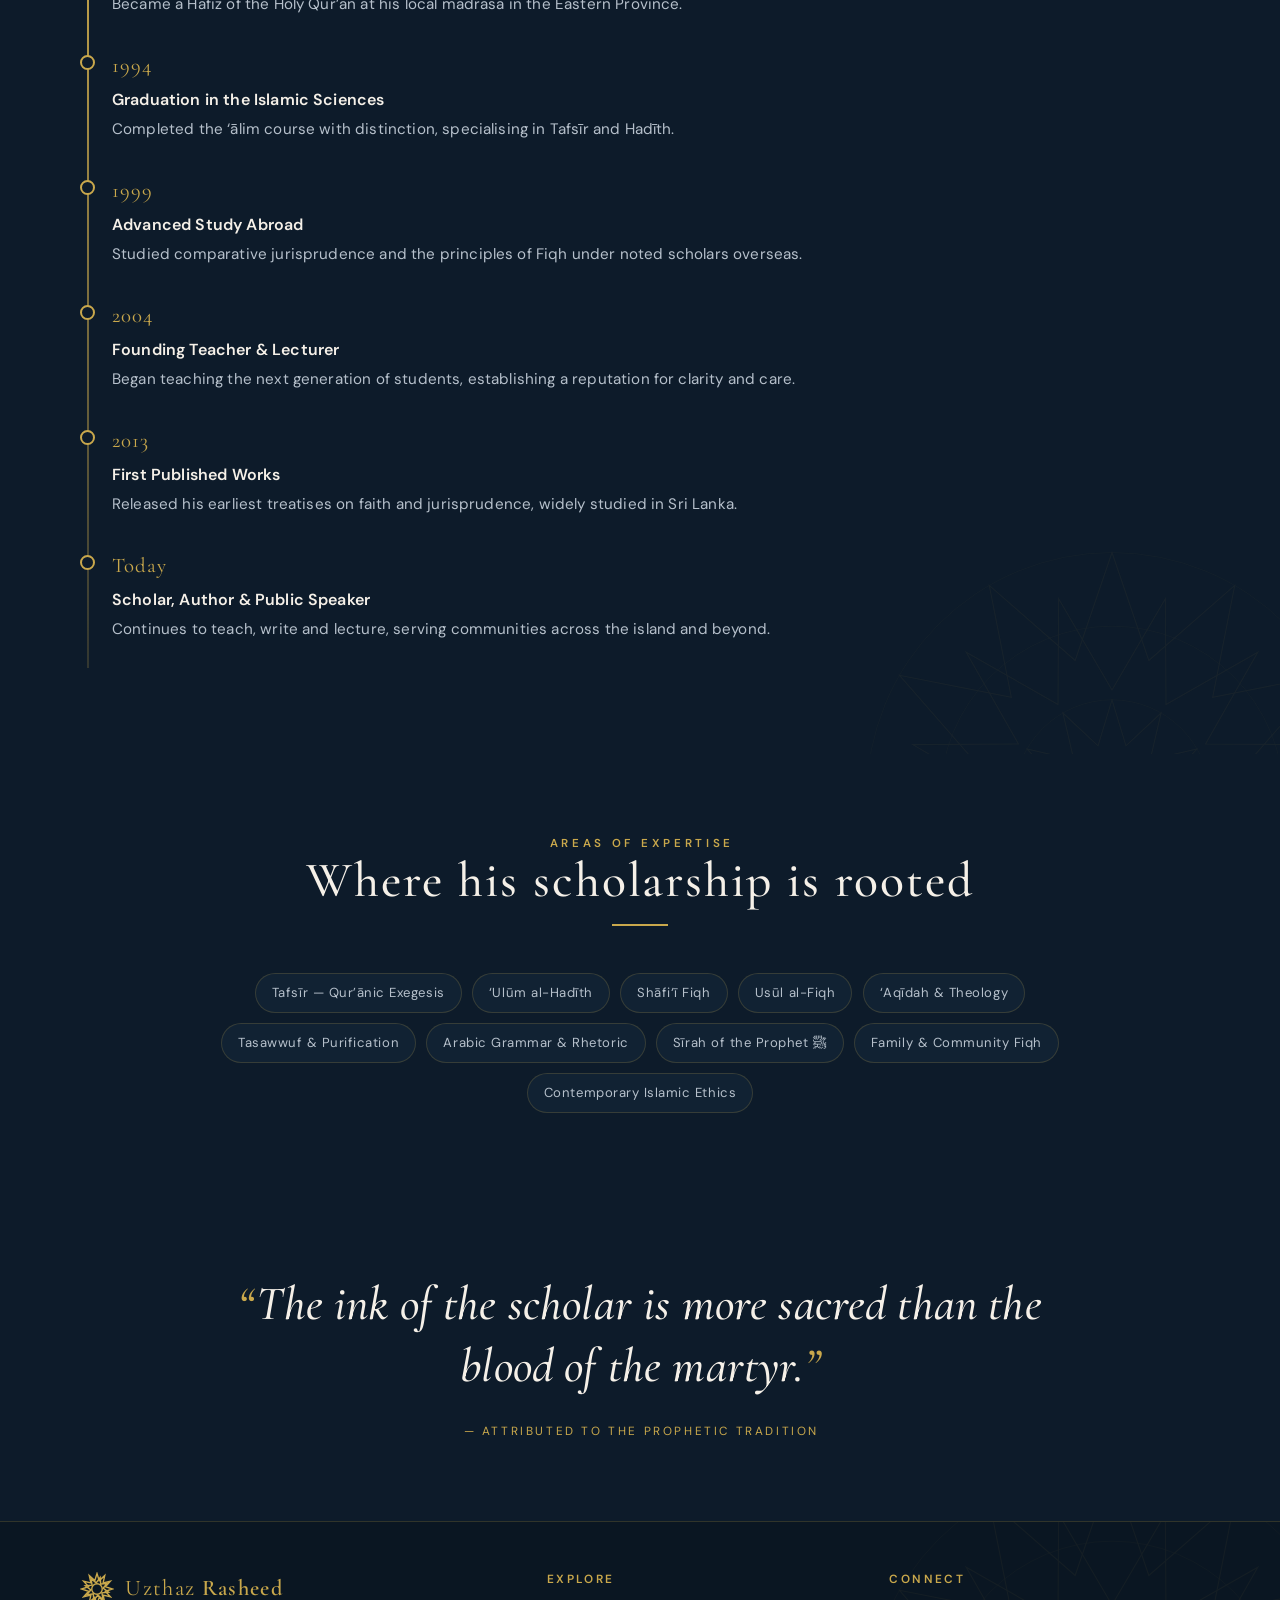
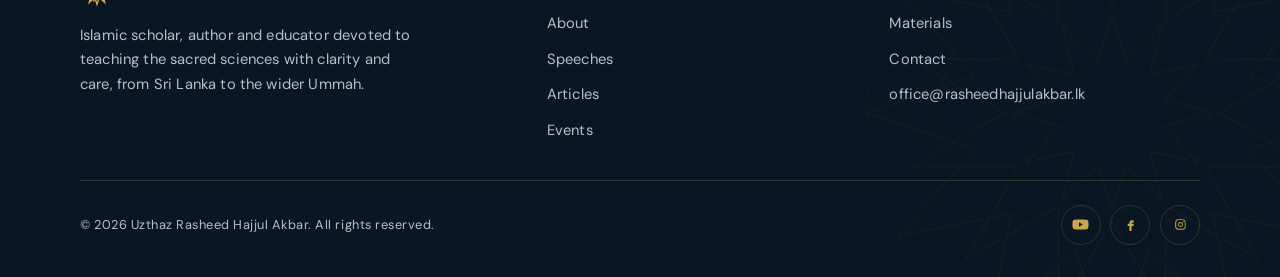
==== commit a67d3d18: "Replace portrait motif with about-portrait.jpg image" ====
--- a/about.html
+++ b/about.html
@@ -51,8 +51,7 @@
         <div class="grid grid-2" style="align-items:start;gap:var(--space-5)">
           <div class="reveal">
             <div class="thumb thumb--portrait" style="max-width:420px" id="about-portrait">
-              <div class="thumb__motif js-mark"></div>
-              <span class="sr-only">Portrait of Uzthaz Rasheed Hajjul Akbar</span>
+              <img src="assets/img/uploads/about-portrait.jpg" alt="Portrait of Uzthaz Rasheed Hajjul Akbar">
             </div>
             <div class="chips mt-4" id="about-highlight-chips"></div>
           </div>
--- a/assets/css/styles.css
+++ b/assets/css/styles.css
@@ -131,7 +131,12 @@
   font-size: 0.72rem;
   font-weight: 600;
   color: var(--gold);
-}
+  max-width: none; /* labels must not inherit the 70ch prose cap, which left-anchors them */
+}
+/* Tracked + centered labels: compensate the trailing letter-spacing so they
+   sit truly centered (text-indent equal to letter-spacing recenters the glyphs). */
+.section-head.center .eyebrow,
+.page-hero .eyebrow { text-indent: 0.32em; }
 
 .section-title {
   font-family: var(--font-display);
@@ -523,7 +528,7 @@
   z-index: 0;
 }
 .hero__inner { text-align: center; width: 100%; padding-block: var(--space-6); }
-.hero__arabic { font-size: clamp(1.6rem, 4vw, 2.6rem); text-align: center; direction: rtl; margin-bottom: var(--space-3); }
+.hero__arabic { font-size: clamp(1.6rem, 4vw, 2.6rem); text-align: center; direction: rtl; margin-bottom: var(--space-3); max-width: none; }
 .hero h1 {
   letter-spacing: 0.06em;
   margin-bottom: var(--space-2);
@@ -537,6 +542,8 @@
   font-size: clamp(0.72rem, 1.4vw, 0.95rem);
   color: var(--muted);
   margin-top: var(--space-2);
+  max-width: none;       /* fill the centered hero instead of being left-anchored */
+  text-indent: 0.3em;    /* compensate trailing letter-spacing for true centering */
 }
 .hero__tagline {
   margin: var(--space-3) auto 0;
@@ -547,6 +554,32 @@
   max-width: 36ch;
 }
 .hero__actions { margin-top: var(--space-4); display: flex; gap: var(--space-2); justify-content: center; flex-wrap: wrap; }
+
+/* ---- Home hero variant: portrait banner with left-aligned text ---- */
+.hero--image::after { display: none; }            /* drop the radial vignette over the photo */
+.hero__media { position: absolute; inset: 0; z-index: 0; overflow: hidden; }
+.hero__media img { width: 100%; height: 100%; object-fit: cover; object-position: 72% 50%; }
+.hero__media-scrim {
+  position: absolute; inset: 0;
+  background: linear-gradient(90deg,
+    var(--navy) 0%, rgba(13, 27, 42, 0.97) 26%, rgba(13, 27, 42, 0.6) 48%,
+    rgba(13, 27, 42, 0.14) 70%, rgba(13, 27, 42, 0) 100%);
+}
+.hero--image .hero__inner { text-align: left; }
+.hero--image .hero__text { max-width: 38rem; }
+.hero--image .hero__arabic { text-align: left; }
+.hero--image .hero__title { text-indent: 0; }      /* no longer centered, so no compensation */
+.hero--image .hero__tagline { margin-inline: 0; text-align: left; }
+.hero--image .hero__actions { justify-content: flex-start; }
+
+@media (max-width: 1024px) {
+  /* not enough width for the split — darken the whole portrait so the text stays readable */
+  .hero__media-scrim {
+    background: linear-gradient(180deg,
+      rgba(13, 27, 42, 0.60) 0%, rgba(13, 27, 42, 0.80) 55%, rgba(13, 27, 42, 0.93) 100%);
+  }
+  .hero--image .hero__text { max-width: 100%; }
+}
 .hero__scroll {
   position: absolute;
   bottom: var(--space-3);
@@ -605,6 +638,7 @@
   font-family: var(--font-body);
   font-style: normal;
   letter-spacing: 0.22em;
+  text-indent: 0.22em; /* compensate trailing letter-spacing for true centering */
   text-transform: uppercase;
   font-size: 0.74rem;
   color: var(--gold);
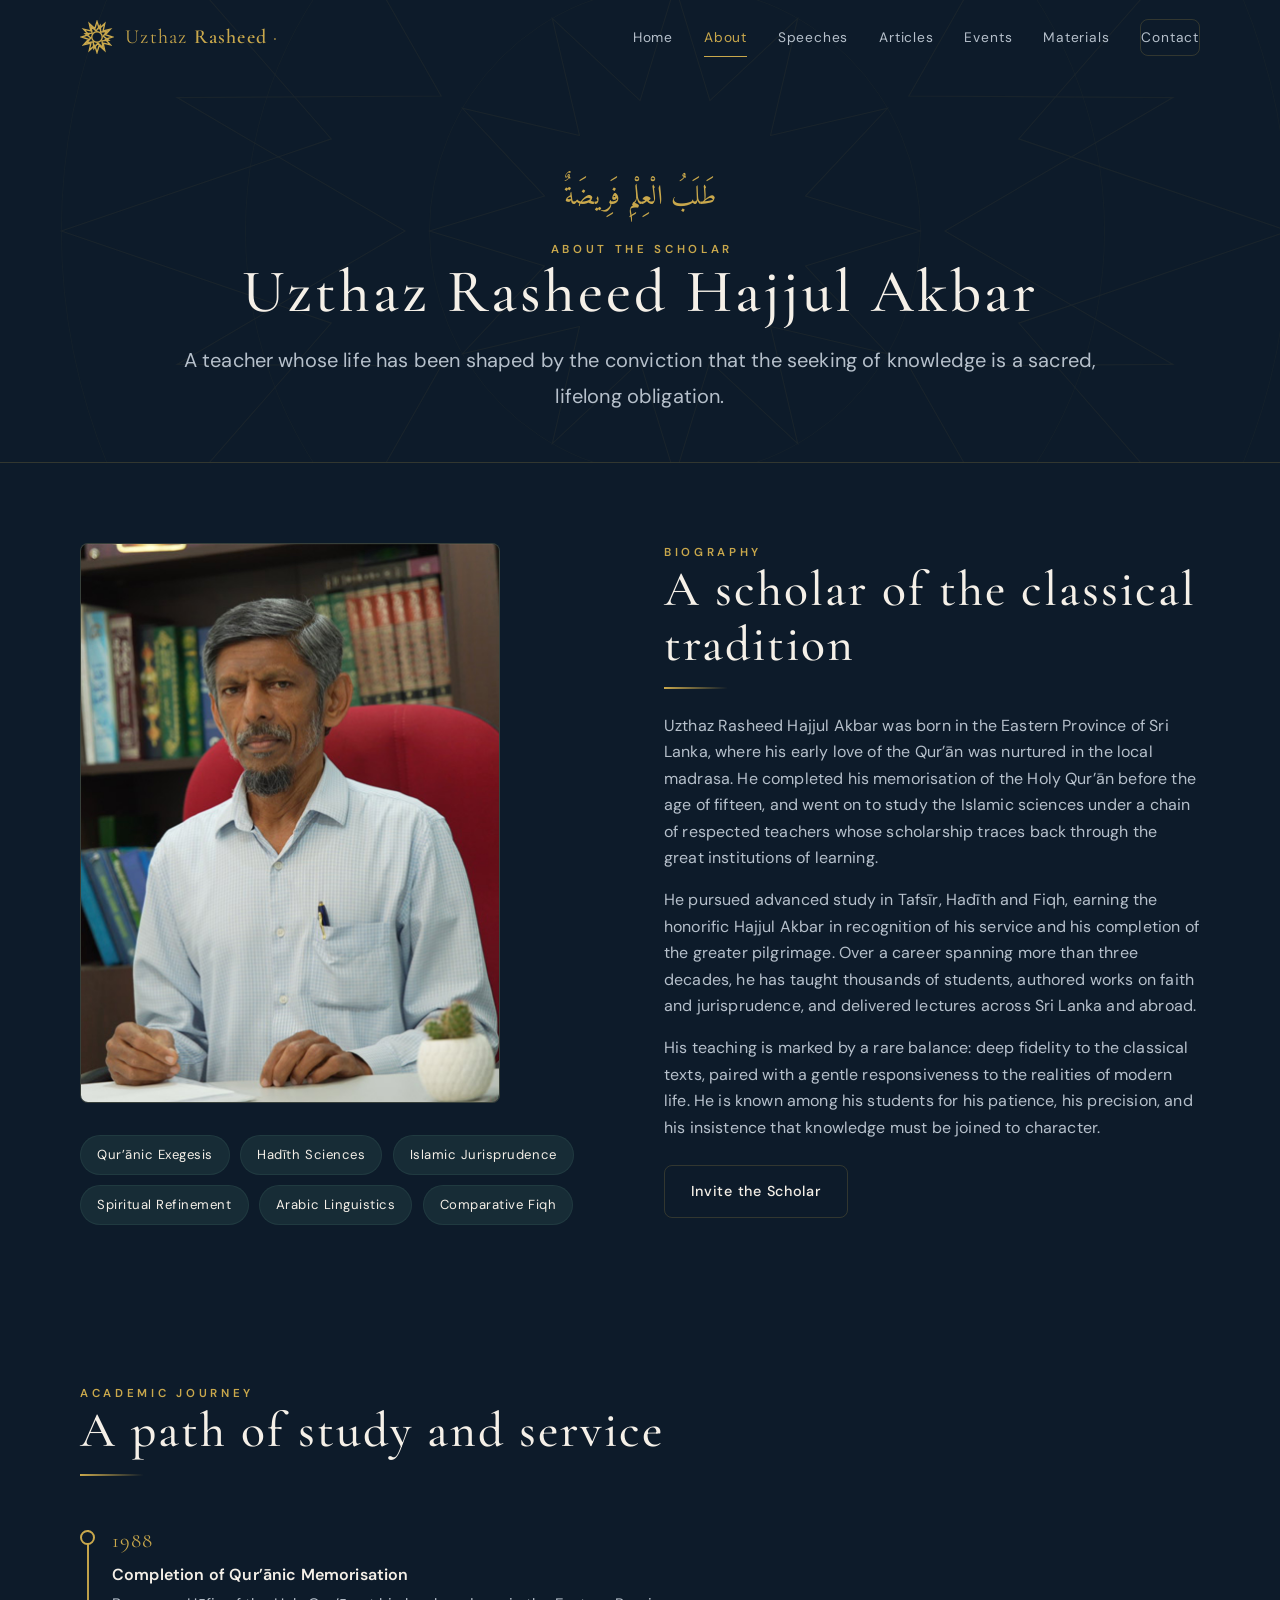
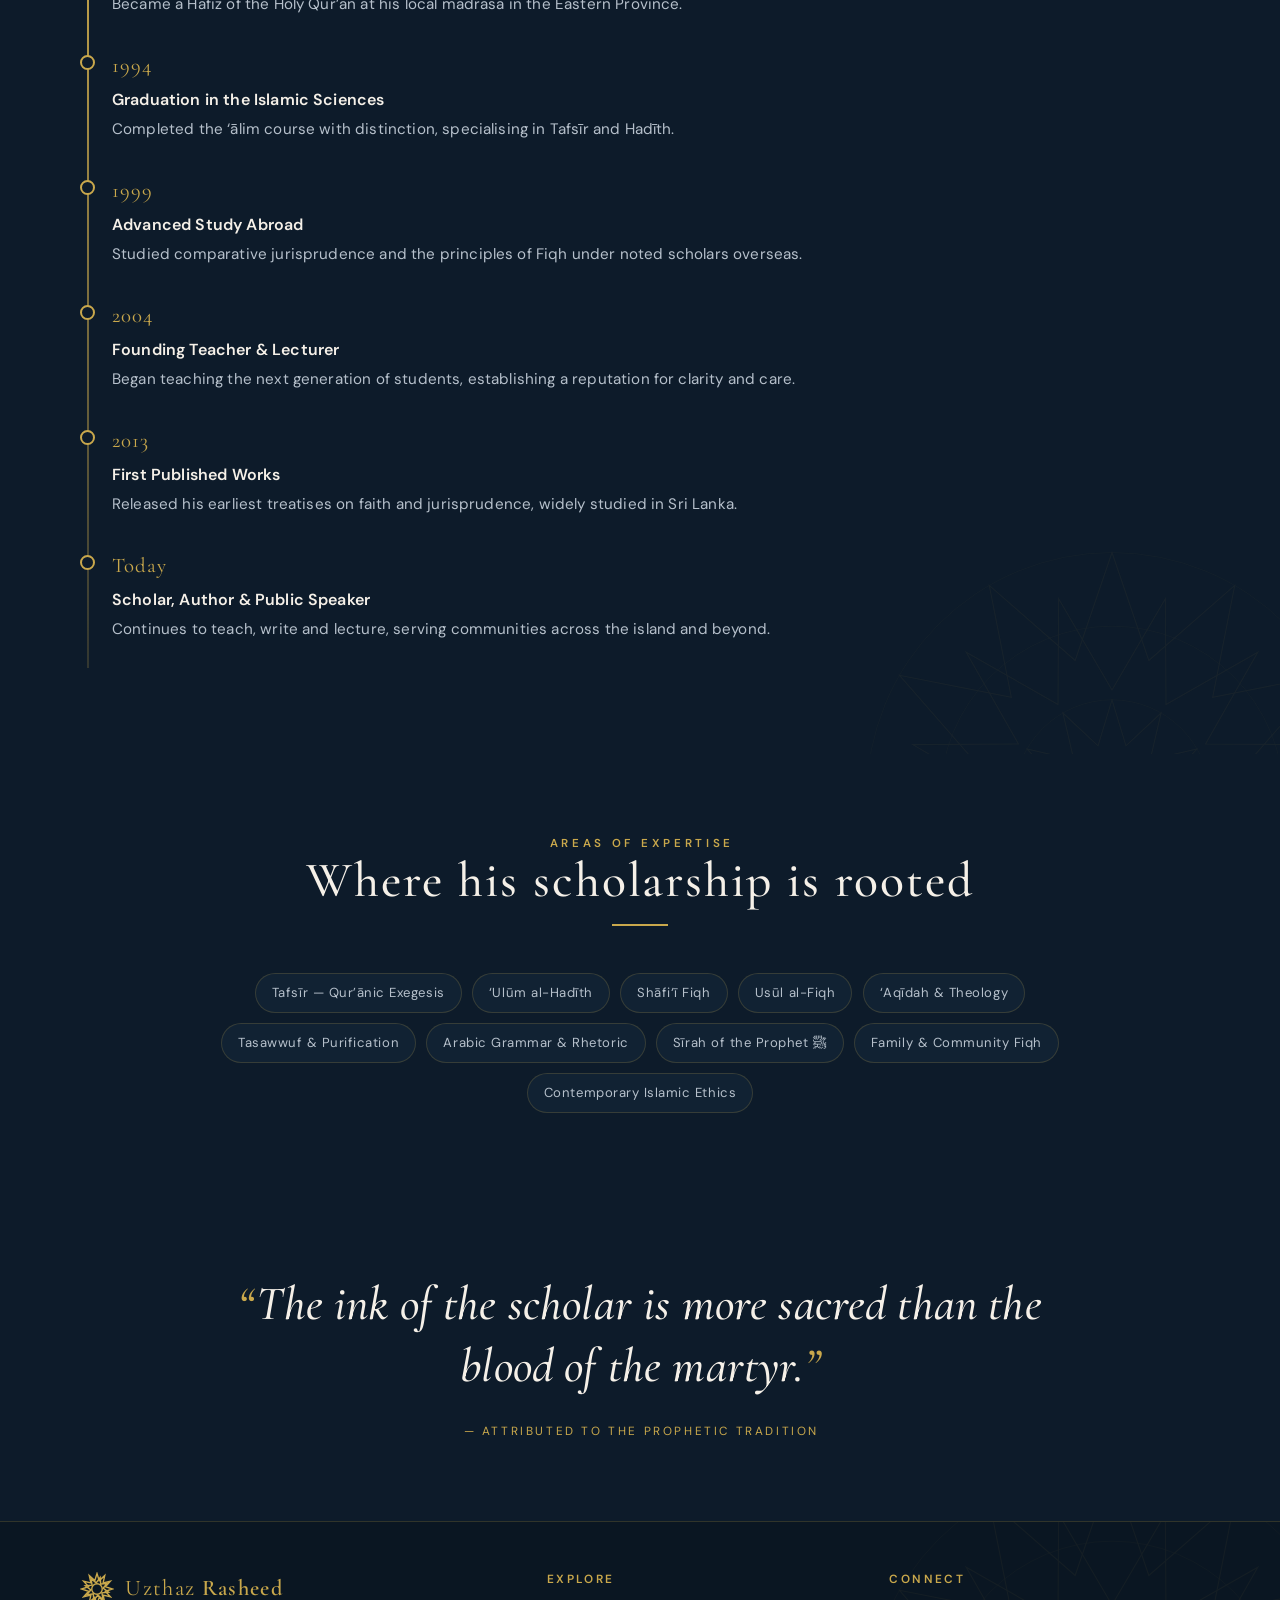
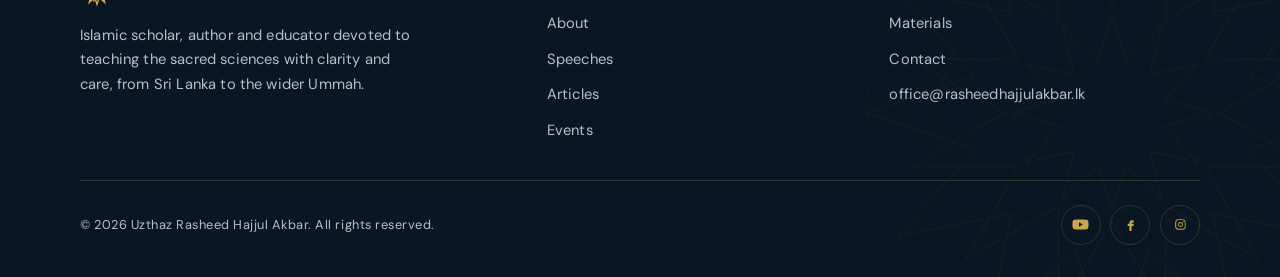
==== commit 2fd08b68: "Clean URLs: drop .html suffix via .htaccess rewrite + extensionless links" ====
--- a/about.html
+++ b/about.html
@@ -16,18 +16,18 @@
 
   <header class="nav">
     <div class="nav__inner">
-      <a class="brand" href="index.html" aria-label="Uzthaz Rasheed Hajjul Akbar — home">
+      <a class="brand" href="/" aria-label="Uzthaz Rasheed Hajjul Akbar — home">
         <span class="brand__mark" aria-hidden="true"></span>
         <span>Uzthaz <strong>Rasheed</strong> <span>·</span></span>
       </a>
       <nav class="nav__links" aria-label="Primary">
-        <a href="index.html">Home</a>
-        <a href="about.html" aria-current="page">About</a>
-        <a href="speeches.html">Speeches</a>
-        <a href="articles.html">Articles</a>
-        <a href="events.html">Events</a>
-        <a href="shop.html">Materials</a>
-        <a class="nav__cta" href="contact.html">Contact</a>
+        <a href="/">Home</a>
+        <a href="/about" aria-current="page">About</a>
+        <a href="/speeches">Speeches</a>
+        <a href="/articles">Articles</a>
+        <a href="/events">Events</a>
+        <a href="/shop">Materials</a>
+        <a class="nav__cta" href="/contact">Contact</a>
       </nav>
       <button class="nav__toggle" aria-label="Open menu" aria-expanded="false"><span></span></button>
     </div>
@@ -60,7 +60,7 @@
             <h2 class="section-title" data-about="bioTitle">A scholar of the classical tradition</h2>
             <div class="rule"></div>
             <div class="mt-3" style="color:var(--muted)" id="about-bio"></div>
-            <a class="btn btn--ghost mt-3" href="contact.html">Invite the Scholar</a>
+            <a class="btn btn--ghost mt-3" href="/contact">Invite the Scholar</a>
           </div>
         </div>
       </div>
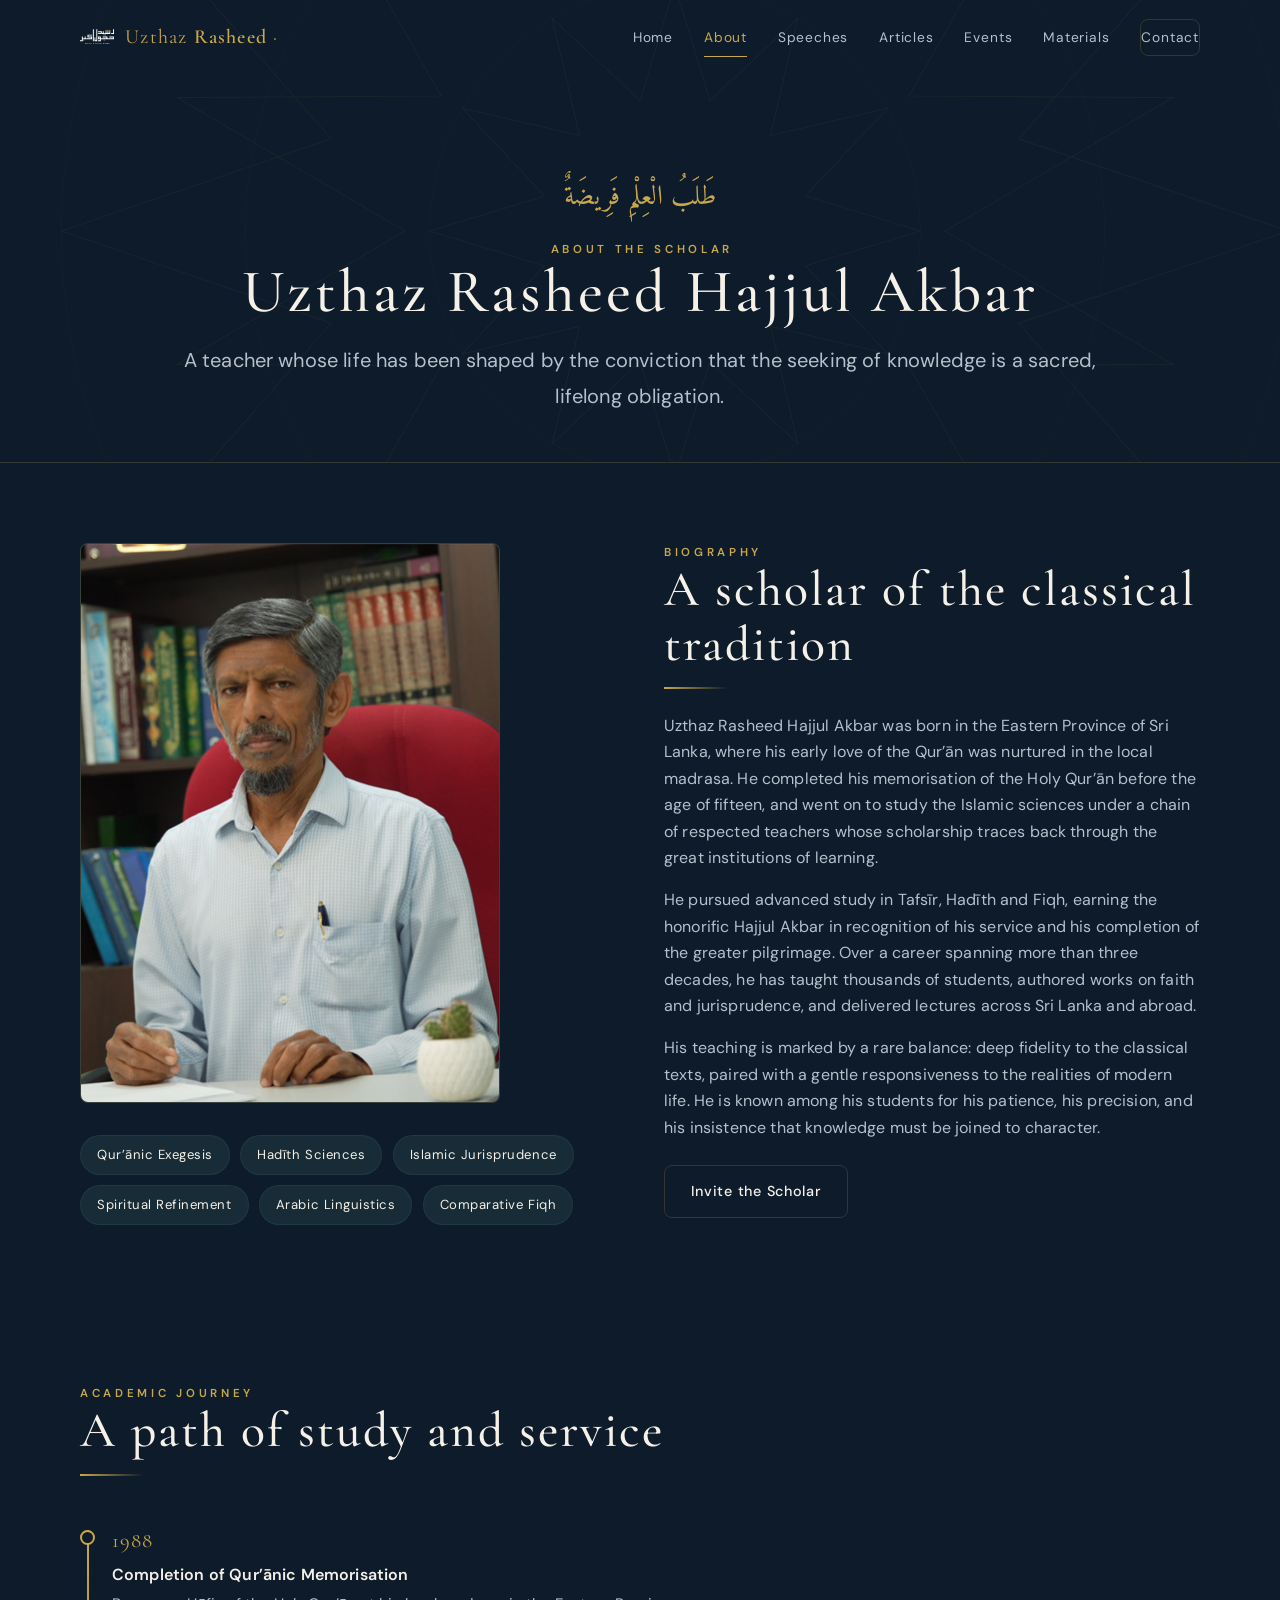
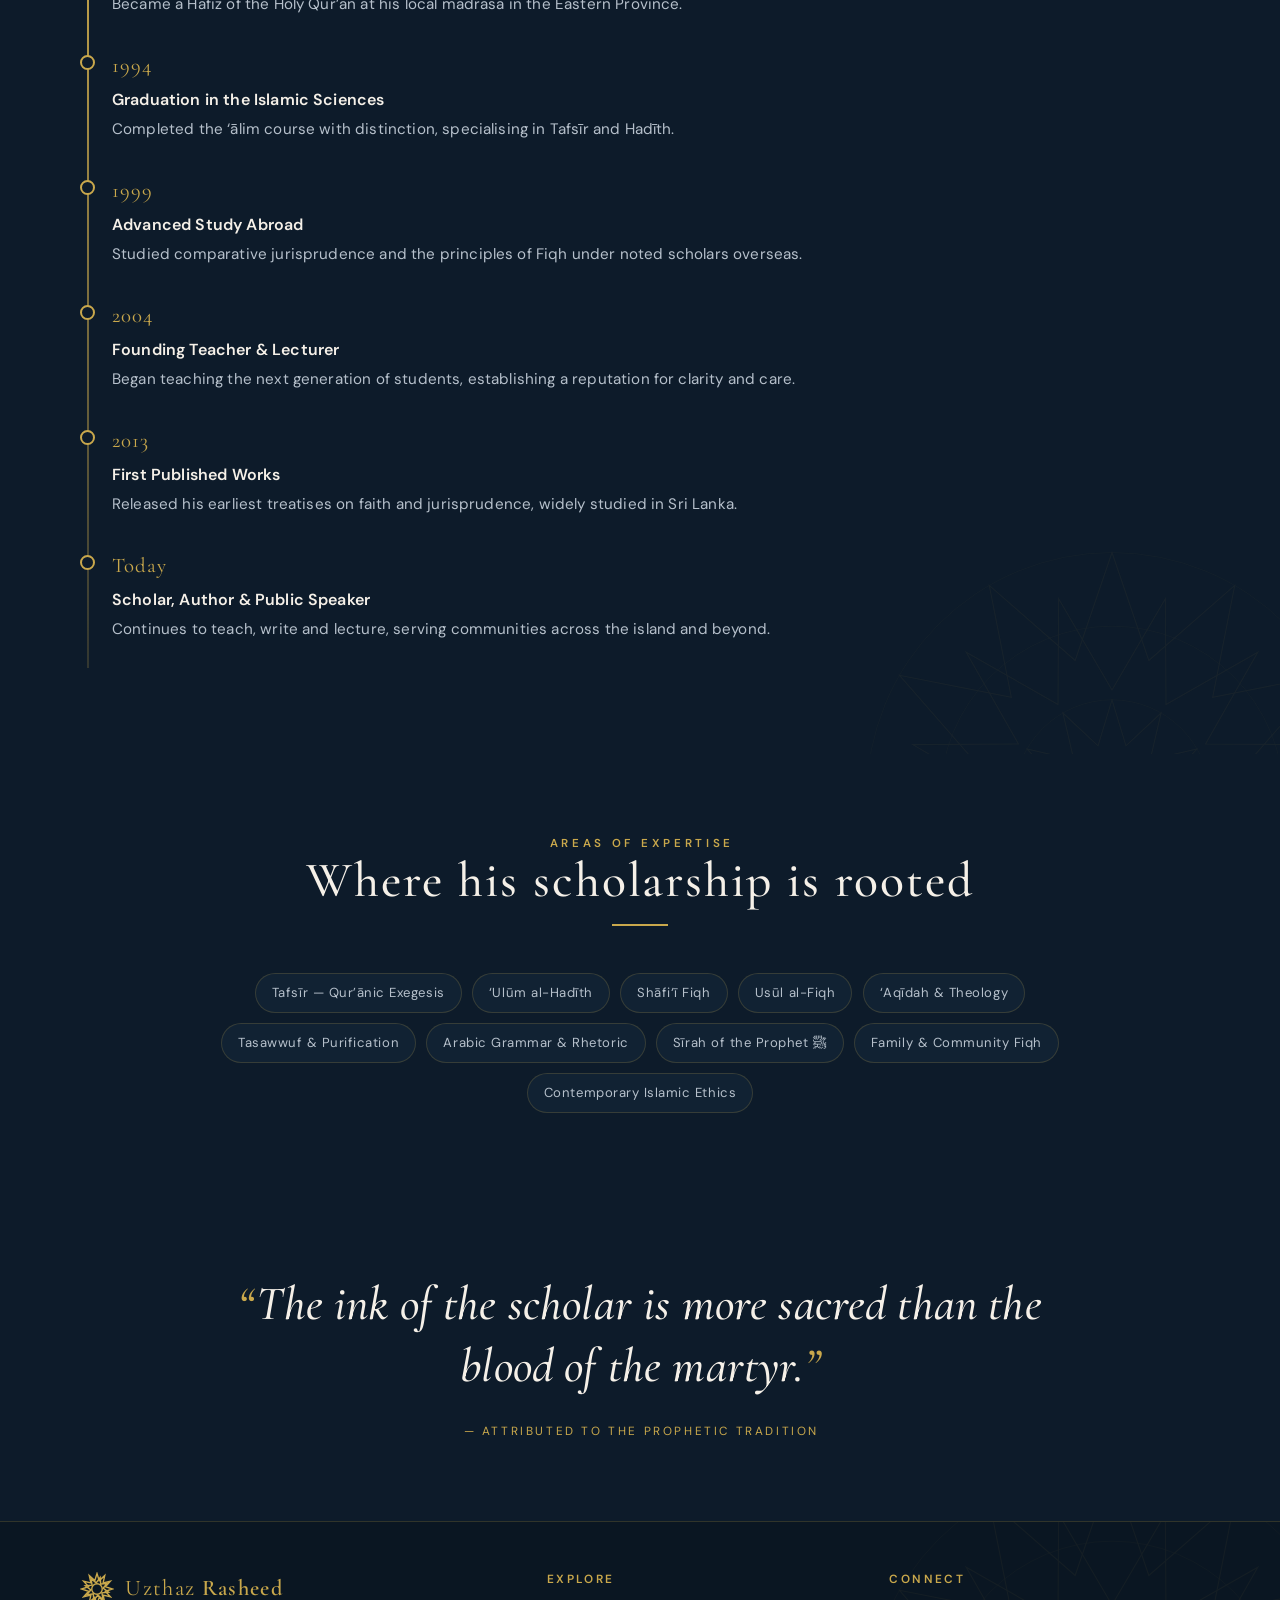
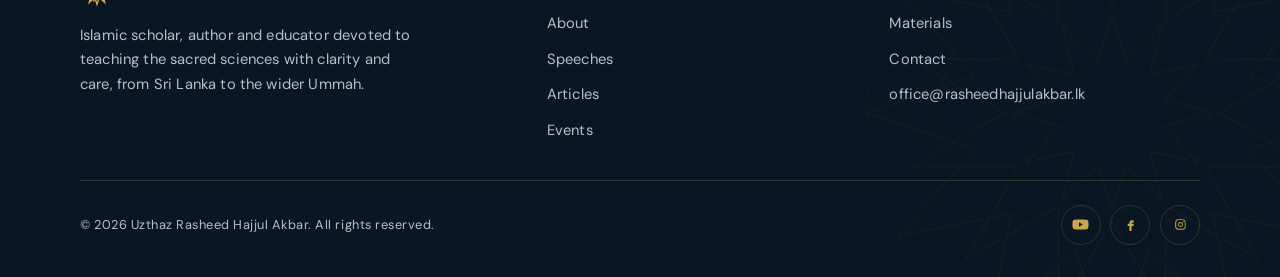
==== commit 4ec5044d: "Replace brand mark with Logo.svg across all pages Updated all 8 navigation bars to use the Logo.svg " ====
--- a/about.html
+++ b/about.html
@@ -17,7 +17,7 @@
   <header class="nav">
     <div class="nav__inner">
       <a class="brand" href="/" aria-label="Uzthaz Rasheed Hajjul Akbar — home">
-        <span class="brand__mark" aria-hidden="true"></span>
+        <img src="assets/img/uploads/Logo.svg" alt="Uzthaz Rasheed Hajjul Akbar" class="brand__logo">
         <span>Uzthaz <strong>Rasheed</strong> <span>·</span></span>
       </a>
       <nav class="nav__links" aria-label="Primary">
--- a/assets/css/styles.css
+++ b/assets/css/styles.css
@@ -269,6 +269,7 @@
 }
 .brand__mark { width: 34px; height: 34px; flex: none; }
 .brand__mark .geo-stroke { stroke-width: 1.4; }
+.brand__logo { width: 34px; height: 34px; flex: none; }
 .brand strong { font-weight: 600; }
 .brand span { color: var(--gold); }
 
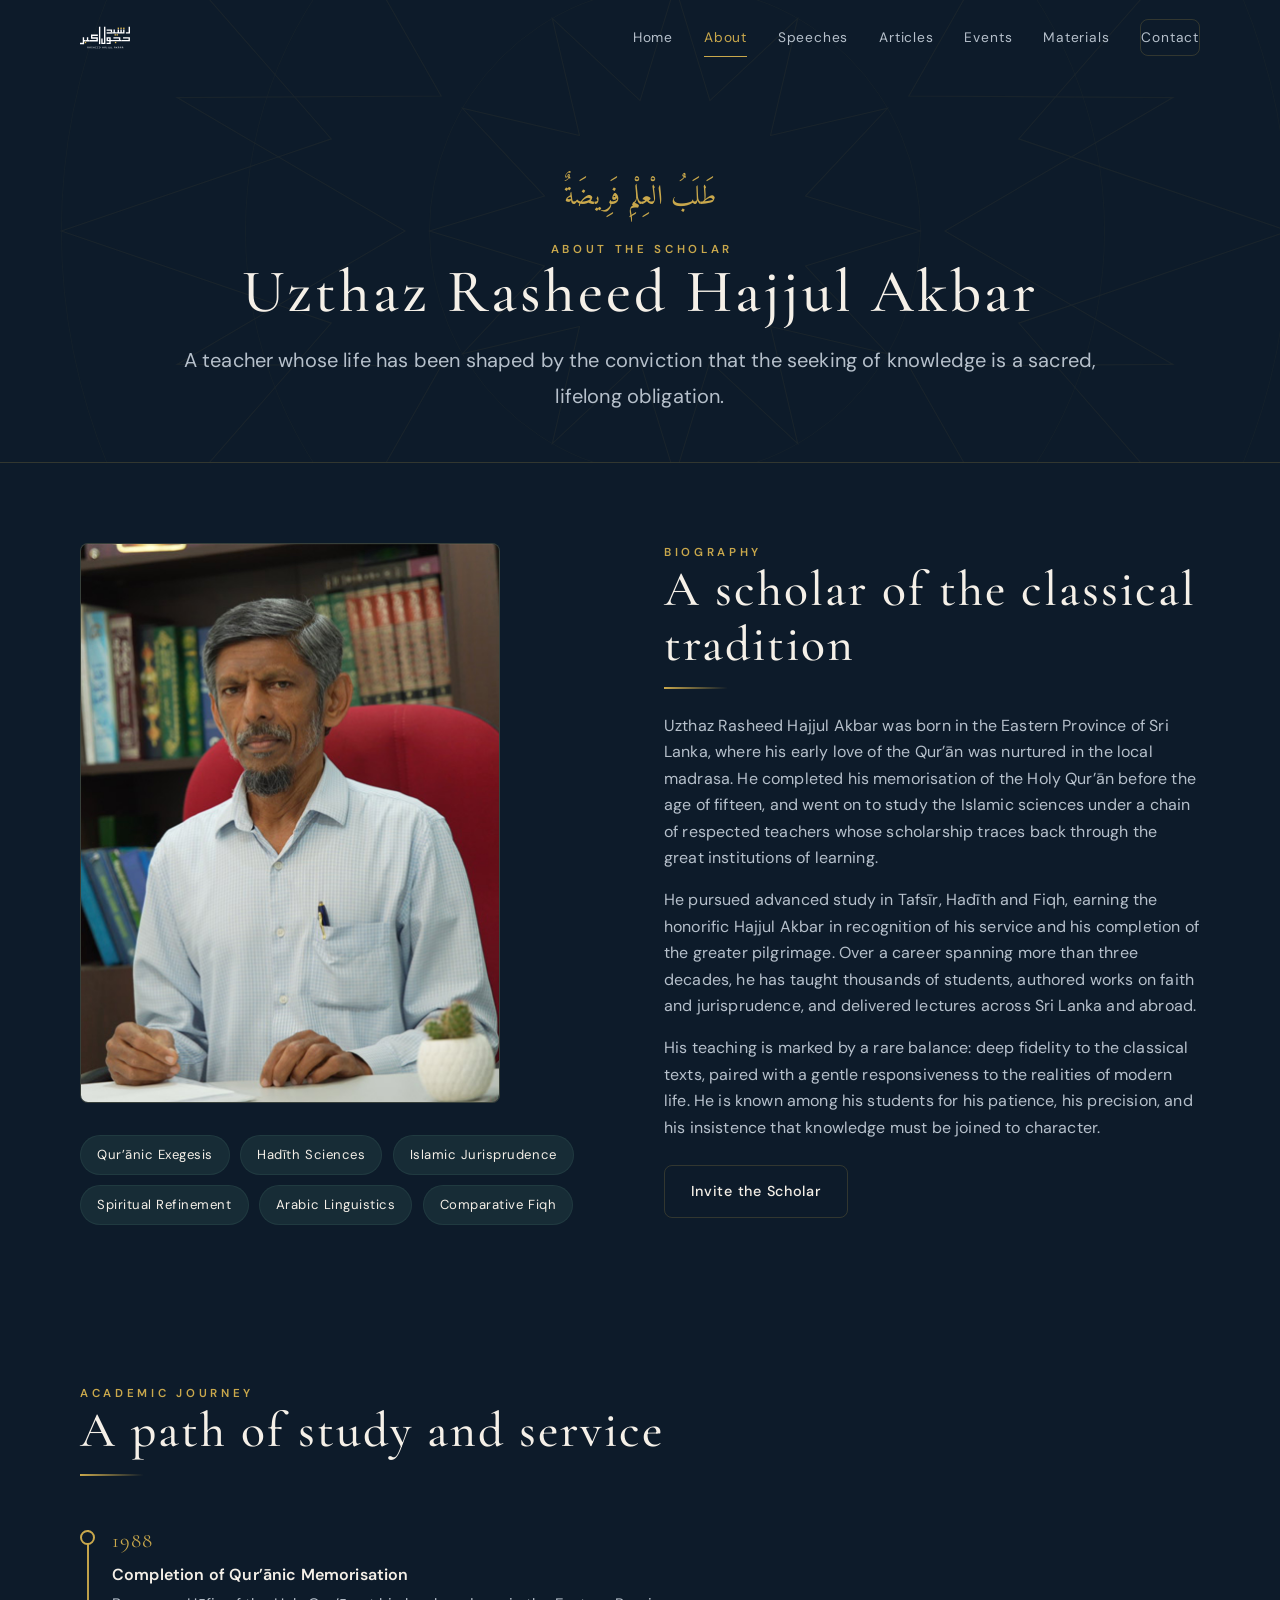
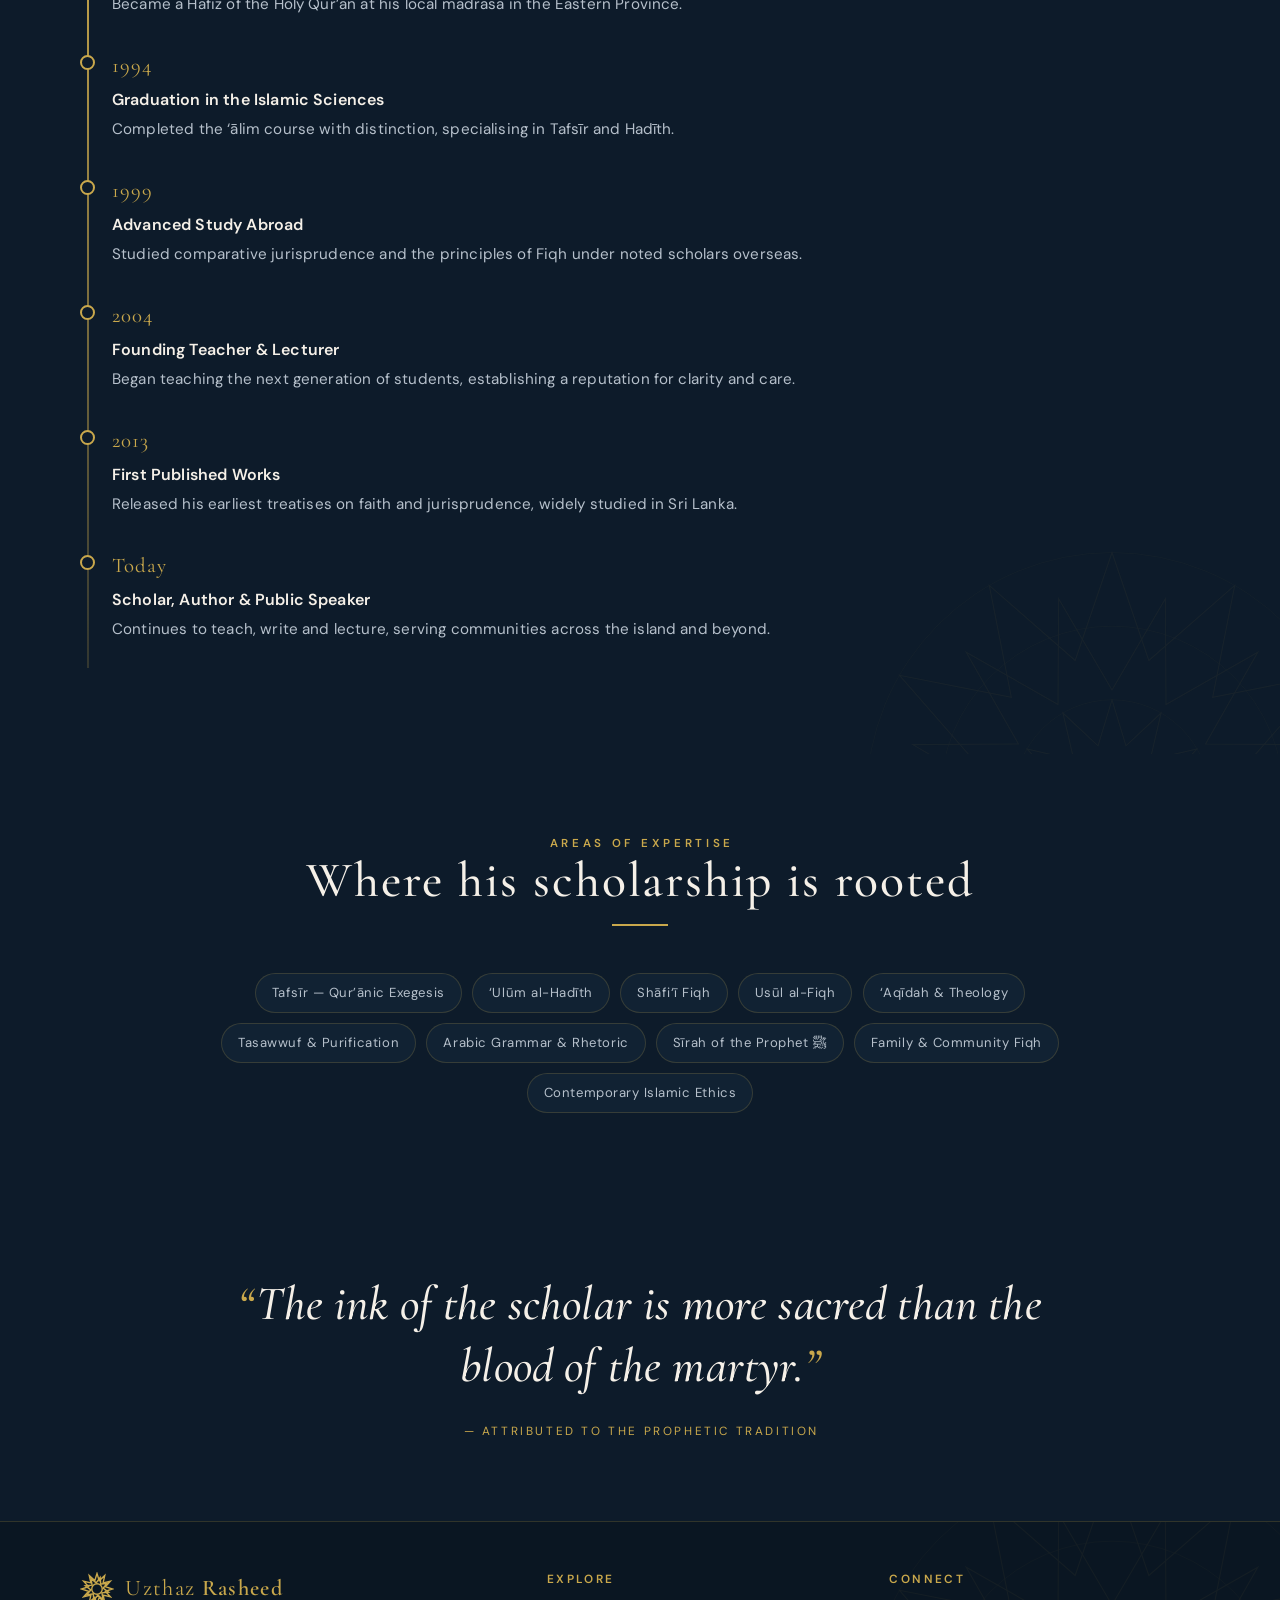
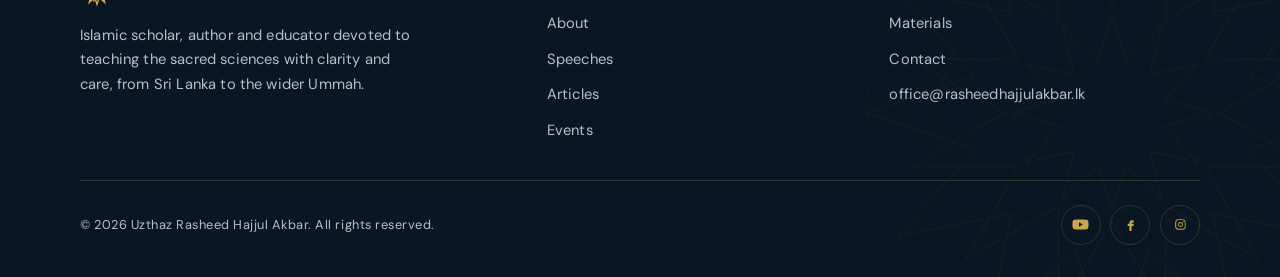
==== commit 0a0984ce: "Remove text span from brand and increase logo size to 50px" ====
--- a/about.html
+++ b/about.html
@@ -18,7 +18,6 @@
     <div class="nav__inner">
       <a class="brand" href="/" aria-label="Uzthaz Rasheed Hajjul Akbar — home">
         <img src="assets/img/uploads/Logo.svg" alt="Uzthaz Rasheed Hajjul Akbar" class="brand__logo">
-        <span>Uzthaz <strong>Rasheed</strong> <span>·</span></span>
       </a>
       <nav class="nav__links" aria-label="Primary">
         <a href="/">Home</a>
--- a/assets/css/styles.css
+++ b/assets/css/styles.css
@@ -269,7 +269,7 @@
 }
 .brand__mark { width: 34px; height: 34px; flex: none; }
 .brand__mark .geo-stroke { stroke-width: 1.4; }
-.brand__logo { width: 34px; height: 34px; flex: none; }
+.brand__logo { width: 50px; height: 50px; flex: none; }
 .brand strong { font-weight: 600; }
 .brand span { color: var(--gold); }
 
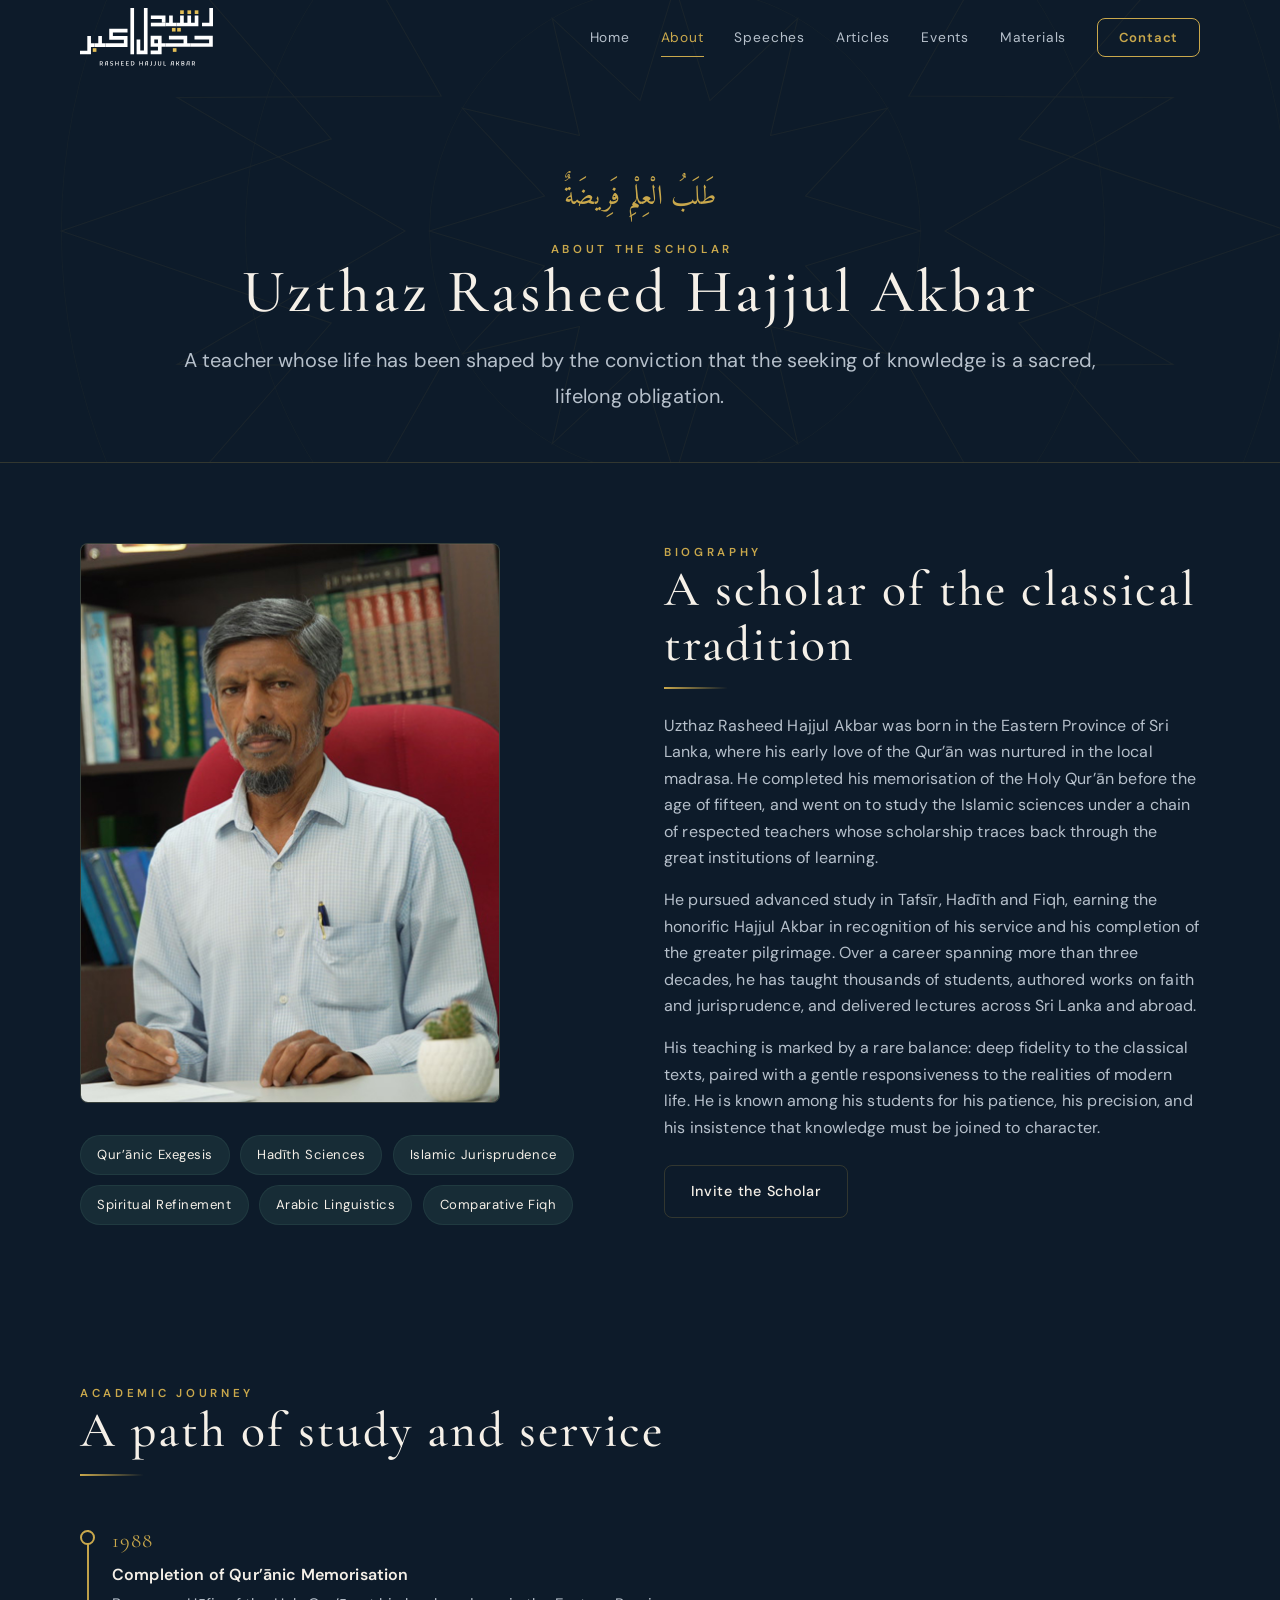
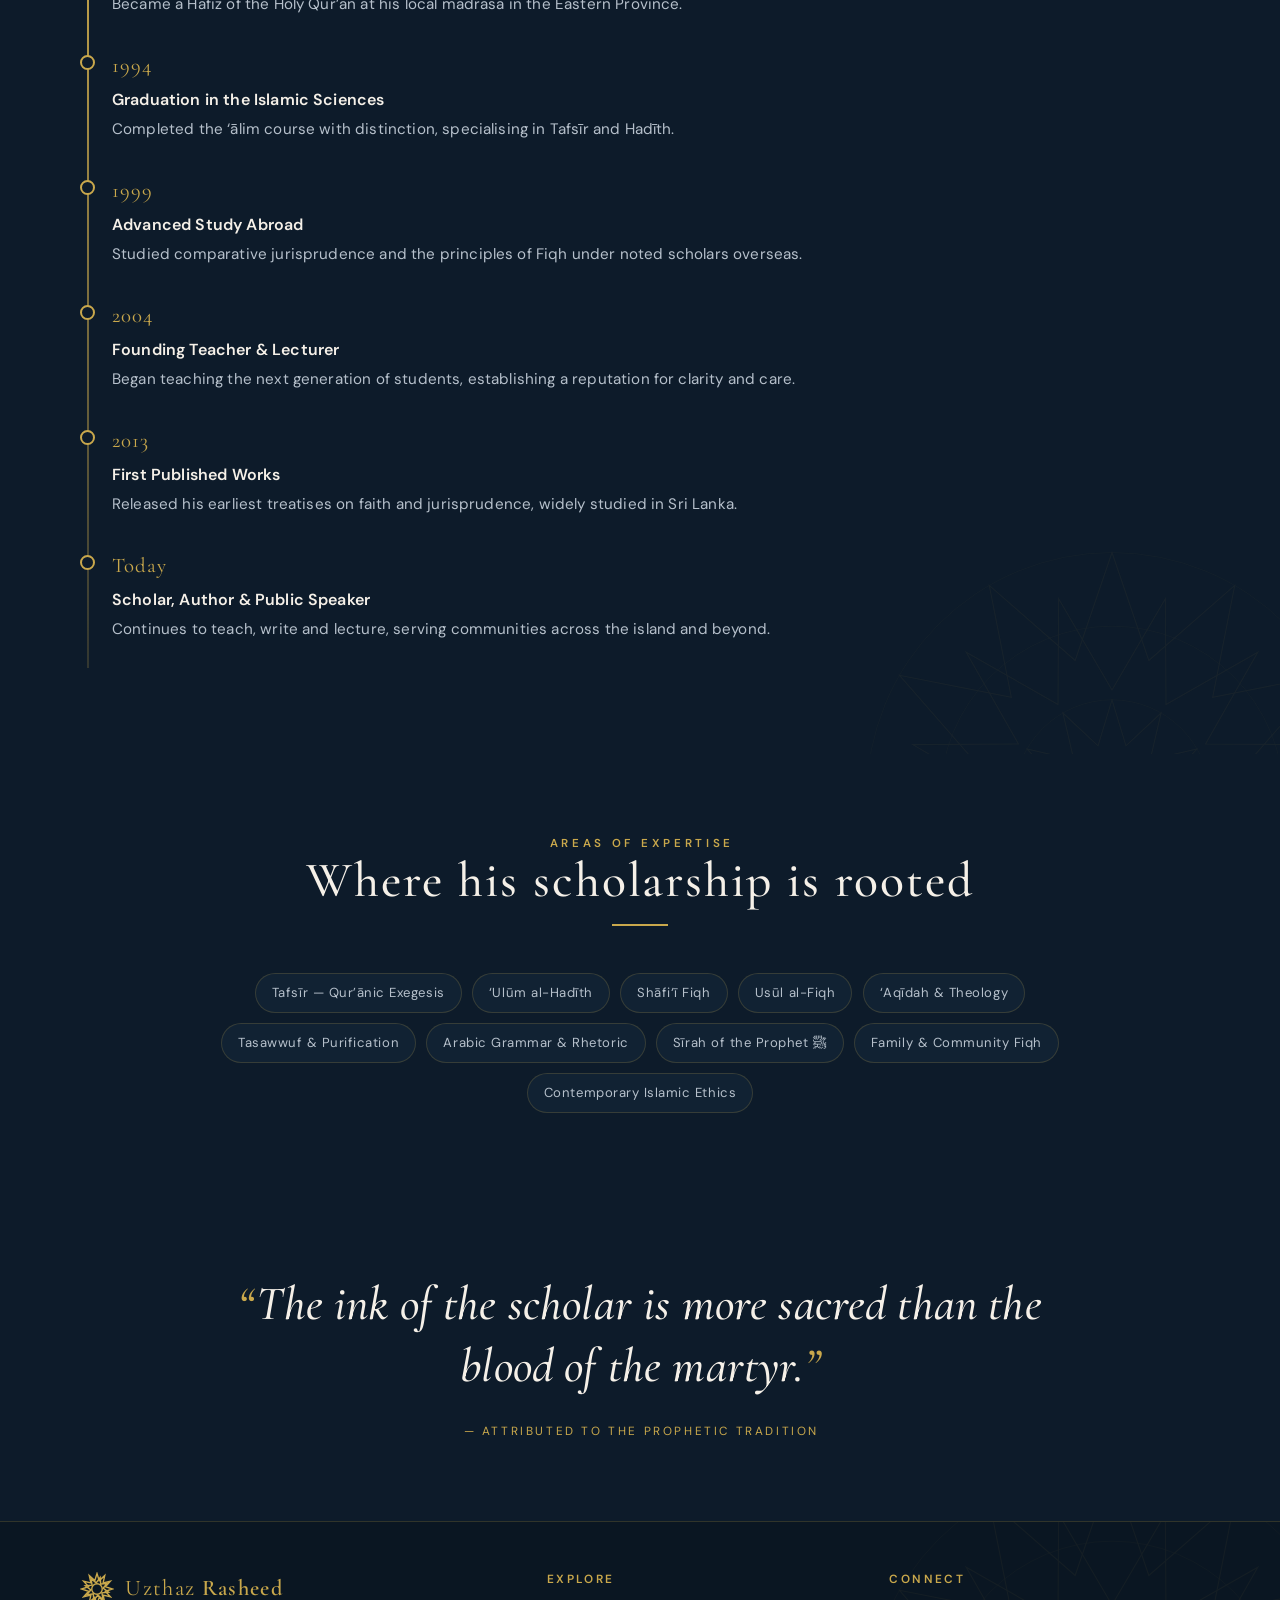
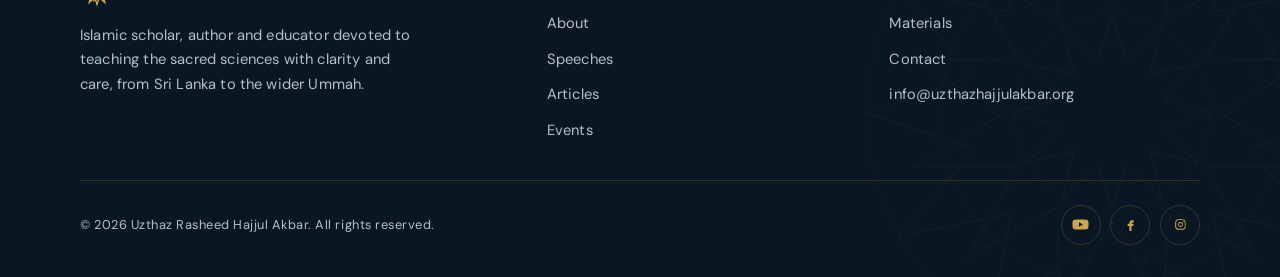
==== commit ab18f197: "Add full SEO: canonical, Open Graph, Twitter cards, JSON-LD structured data, sitemap.xml, robots.txt" ====
--- a/about.html
+++ b/about.html
@@ -6,10 +6,48 @@
   <title>About — Uzthaz Rasheed Hajjul Akbar</title>
   <meta name="description" content="The biography, scholarly credentials and academic journey of Uzthaz Rasheed Hajjul Akbar, Islamic scholar and educator based in Sri Lanka.">
   <meta name="theme-color" content="#0D1B2A">
+  <link rel="canonical" href="https://www.uzthazhajjulakbar.org/about">
+  <meta name="robots" content="index, follow, max-image-preview:large, max-snippet:-1">
+  <meta name="author" content="Uzthaz Rasheed Hajjul Akbar">
+  <!-- Open Graph -->
+  <meta property="og:type" content="profile">
+  <meta property="og:site_name" content="Uzthaz Rasheed Hajjul Akbar">
+  <meta property="og:title" content="About — Uzthaz Rasheed Hajjul Akbar">
+  <meta property="og:description" content="The biography, scholarly credentials and academic journey of Uzthaz Rasheed Hajjul Akbar, Islamic scholar and educator based in Sri Lanka.">
+  <meta property="og:url" content="https://www.uzthazhajjulakbar.org/about">
+  <meta property="og:image" content="https://www.uzthazhajjulakbar.org/assets/img/uploads/hero-banner.jpg">
+  <meta property="og:image:width" content="1672">
+  <meta property="og:image:height" content="941">
+  <meta property="og:image:alt" content="Uzthaz Rasheed Hajjul Akbar">
+  <meta property="og:locale" content="en_US">
+  <!-- Twitter -->
+  <meta name="twitter:card" content="summary_large_image">
+  <meta name="twitter:title" content="About — Uzthaz Rasheed Hajjul Akbar">
+  <meta name="twitter:description" content="The biography, scholarly credentials and academic journey of Uzthaz Rasheed Hajjul Akbar, Islamic scholar and educator based in Sri Lanka.">
+  <meta name="twitter:image" content="https://www.uzthazhajjulakbar.org/assets/img/uploads/hero-banner.jpg">
+  <!-- Icons -->
+  <link rel="icon" href="/assets/img/uploads/Logo.svg" type="image/svg+xml">
+  <link rel="apple-touch-icon" href="/assets/img/uploads/Logo.svg">
   <link rel="preconnect" href="https://fonts.googleapis.com">
   <link rel="preconnect" href="https://fonts.gstatic.com" crossorigin>
   <link href="https://fonts.googleapis.com/css2?family=Amiri:ital,wght@0,400;0,700;1,400&family=Cormorant+Garamond:ital,wght@0,400;0,500;0,600;1,400;1,500&family=DM+Sans:opsz,wght@9..40,400;9..40,500;9..40,600;9..40,700&display=swap" rel="stylesheet">
   <link rel="stylesheet" href="assets/css/styles.css">
+  <script type="application/ld+json">
+  {
+    "@context": "https://schema.org",
+    "@type": "ProfilePage",
+    "url": "https://www.uzthazhajjulakbar.org/about",
+    "mainEntity": {
+      "@type": "Person",
+      "@id": "https://www.uzthazhajjulakbar.org/#person",
+      "name": "Uzthaz Rasheed Hajjul Akbar",
+      "jobTitle": "Islamic Scholar & Educator",
+      "image": "https://www.uzthazhajjulakbar.org/assets/img/uploads/about-portrait.jpg",
+      "url": "https://www.uzthazhajjulakbar.org/about",
+      "address": { "@type": "PostalAddress", "addressLocality": "Colombo", "addressCountry": "LK" }
+    }
+  }
+  </script>
 </head>
 <body>
   <a class="skip-link" href="#main">Skip to content</a>
--- a/assets/css/styles.css
+++ b/assets/css/styles.css
@@ -269,7 +269,7 @@
 }
 .brand__mark { width: 34px; height: 34px; flex: none; }
 .brand__mark .geo-stroke { stroke-width: 1.4; }
-.brand__logo { width: 50px; height: 50px; flex: none; }
+.brand__logo { height: 60px; width: auto; flex: none; }
 .brand strong { font-weight: 600; }
 .brand span { color: var(--gold); }
 
@@ -302,16 +302,23 @@
 .nav__links a[aria-current="page"]::after { transform: scaleX(1); }
 .nav__links a[aria-current="page"] { color: var(--gold); }
 
-.nav__cta {
-  border: 1px solid var(--gold-soft);
+.nav__links .nav__cta {
+  border: 1px solid var(--gold);
   color: var(--gold);
-  padding: 0.55rem 1.1rem;
+  padding: 0.5rem 1.3rem;
   border-radius: var(--radius);
   font-size: 0.82rem;
+  font-weight: 600;
   letter-spacing: 0.06em;
-  transition: background-color 250ms var(--ease), border-color 250ms var(--ease);
-}
-.nav__cta:hover { background: var(--gold-soft); border-color: var(--gold); }
+  transition: background-color 250ms var(--ease), border-color 250ms var(--ease), color 250ms var(--ease);
+}
+.nav__links .nav__cta::after { display: none; } /* no stray underline under the button */
+.nav__links .nav__cta:hover,
+.nav__links .nav__cta[aria-current="page"] {
+  background: var(--gold);
+  color: var(--navy);
+  border-color: var(--gold);
+}
 
 .nav__toggle {
   display: none;
